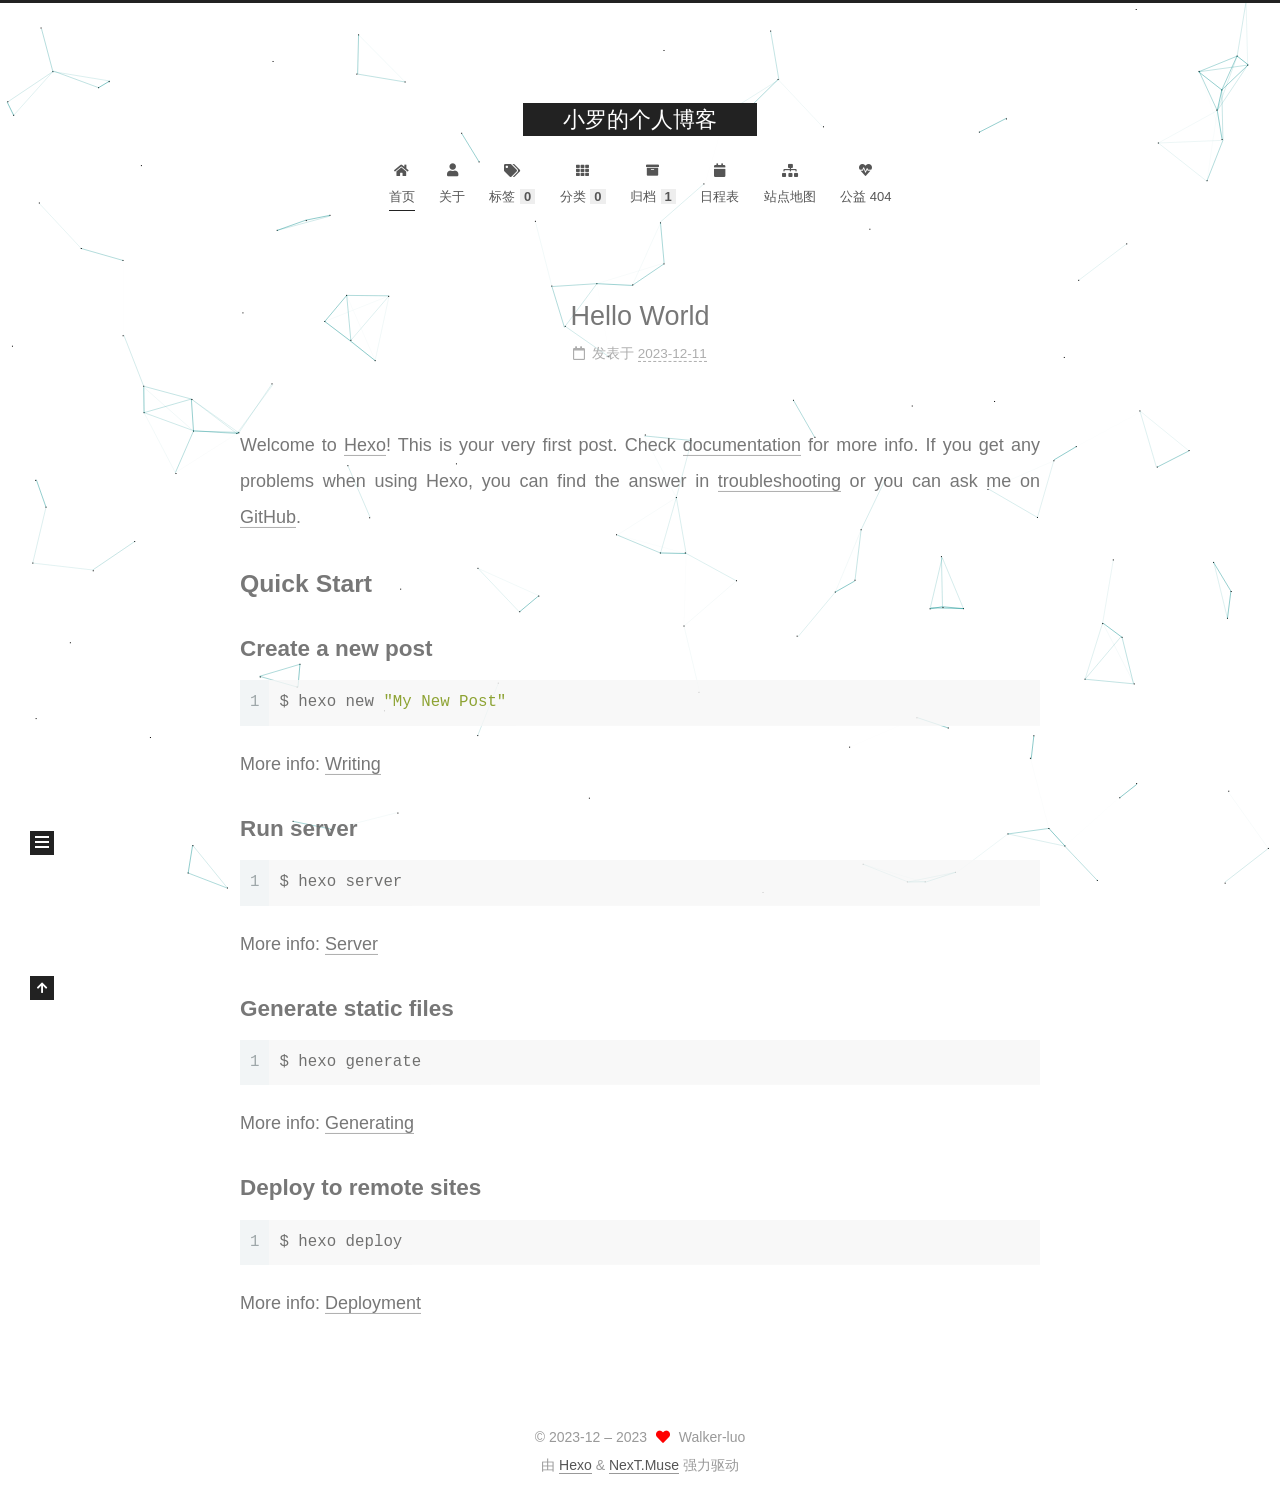
==== index.html @ 075cf0d6 "Site updated: 2023-12-13 11:31:26" ====
<!DOCTYPE html>
<html lang="zh-CN">
<head>
  <meta charset="UTF-8">
<meta name="viewport" content="width=device-width, initial-scale=1, maximum-scale=2">
<meta name="theme-color" content="#222">
<meta name="generator" content="Hexo 7.0.0">
  <link rel="apple-touch-icon" sizes="180x180" href="/images/apple-touch-icon-next.png">
  <link rel="icon" type="image/png" sizes="32x32" href="/images/favicon-32x32-next.png">
  <link rel="icon" type="image/png" sizes="16x16" href="/images/favicon-16x16-next.png">
  <link rel="mask-icon" href="/images/logo.svg" color="#222">

<link rel="stylesheet" href="/css/main.css">


<link rel="stylesheet" href="/lib/font-awesome/css/all.min.css">

<script id="hexo-configurations">
    var NexT = window.NexT || {};
    var CONFIG = {"hostname":"example.com","root":"/","scheme":"Muse","version":"7.8.0","exturl":false,"sidebar":{"position":"left","display":"post","padding":18,"offset":12,"onmobile":false},"copycode":{"enable":false,"show_result":false,"style":null},"back2top":{"enable":true,"sidebar":false,"scrollpercent":false},"bookmark":{"enable":false,"color":"#222","save":"auto"},"fancybox":false,"mediumzoom":false,"lazyload":false,"pangu":false,"comments":{"style":"tabs","active":null,"storage":true,"lazyload":false,"nav":null},"algolia":{"hits":{"per_page":10},"labels":{"input_placeholder":"Search for Posts","hits_empty":"We didn't find any results for the search: ${query}","hits_stats":"${hits} results found in ${time} ms"}},"localsearch":{"enable":false,"trigger":"auto","top_n_per_article":1,"unescape":false,"preload":false},"motion":{"enable":true,"async":false,"transition":{"post_block":"fadeIn","post_header":"slideDownIn","post_body":"slideDownIn","coll_header":"slideLeftIn","sidebar":"slideUpIn"}}};
  </script>

  <meta property="og:type" content="website">
<meta property="og:title" content="小罗的个人博客">
<meta property="og:url" content="http://example.com/index.html">
<meta property="og:site_name" content="小罗的个人博客">
<meta property="og:locale" content="zh_CN">
<meta property="article:author" content="Walker-luo">
<meta name="twitter:card" content="summary">

<link rel="canonical" href="http://example.com/">


<script id="page-configurations">
  // https://hexo.io/docs/variables.html
  CONFIG.page = {
    sidebar: "",
    isHome : true,
    isPost : false,
    lang   : 'zh-CN'
  };
</script>

  <title>小罗的个人博客</title>
  






  <noscript>
  <style>
  .use-motion .brand,
  .use-motion .menu-item,
  .sidebar-inner,
  .use-motion .post-block,
  .use-motion .pagination,
  .use-motion .comments,
  .use-motion .post-header,
  .use-motion .post-body,
  .use-motion .collection-header { opacity: initial; }

  .use-motion .site-title,
  .use-motion .site-subtitle {
    opacity: initial;
    top: initial;
  }

  .use-motion .logo-line-before i { left: initial; }
  .use-motion .logo-line-after i { right: initial; }
  </style>
</noscript>

</head>

<body itemscope itemtype="http://schema.org/WebPage">
  <div class="container use-motion">
    <div class="headband"></div>

    <header class="header" itemscope itemtype="http://schema.org/WPHeader">
      <div class="header-inner"><div class="site-brand-container">
  <div class="site-nav-toggle">
    <div class="toggle" aria-label="切换导航栏">
      <span class="toggle-line toggle-line-first"></span>
      <span class="toggle-line toggle-line-middle"></span>
      <span class="toggle-line toggle-line-last"></span>
    </div>
  </div>

  <div class="site-meta">

    <a href="/" class="brand" rel="start">
      <span class="logo-line-before"><i></i></span>
      <h1 class="site-title">小罗的个人博客</h1>
      <span class="logo-line-after"><i></i></span>
    </a>
  </div>

  <div class="site-nav-right">
    <div class="toggle popup-trigger">
    </div>
  </div>
</div>




<nav class="site-nav">
  <ul id="menu" class="main-menu menu">
        <li class="menu-item menu-item-home">

    <a href="/" rel="section"><i class="fa fa-home fa-fw"></i>首页</a>

  </li>
        <li class="menu-item menu-item-about">

    <a href="/about/" rel="section"><i class="fa fa-user fa-fw"></i>关于</a>

  </li>
        <li class="menu-item menu-item-tags">

    <a href="/tags/" rel="section"><i class="fa fa-tags fa-fw"></i>标签<span class="badge">0</span></a>

  </li>
        <li class="menu-item menu-item-categories">

    <a href="/categories/" rel="section"><i class="fa fa-th fa-fw"></i>分类<span class="badge">0</span></a>

  </li>
        <li class="menu-item menu-item-archives">

    <a href="/archives/" rel="section"><i class="fa fa-archive fa-fw"></i>归档<span class="badge">1</span></a>

  </li>
        <li class="menu-item menu-item-schedule">

    <a href="/schedule/" rel="section"><i class="fa fa-calendar fa-fw"></i>日程表</a>

  </li>
        <li class="menu-item menu-item-sitemap">

    <a href="/sitemap.xml" rel="section"><i class="fa fa-sitemap fa-fw"></i>站点地图</a>

  </li>
        <li class="menu-item menu-item-commonweal">

    <a href="/404/" rel="section"><i class="fa fa-heartbeat fa-fw"></i>公益 404</a>

  </li>
  </ul>
</nav>




</div>
    </header>

    
  <div class="back-to-top">
    <i class="fa fa-arrow-up"></i>
    <span>0%</span>
  </div>


    <main class="main">
      <div class="main-inner">
        <div class="content-wrap">
          

          <div class="content index posts-expand">
            
      
  
  
  <article itemscope itemtype="http://schema.org/Article" class="post-block" lang="zh-CN">
    <link itemprop="mainEntityOfPage" href="http://example.com/2023/12/11/hello-world/">

    <span hidden itemprop="author" itemscope itemtype="http://schema.org/Person">
      <meta itemprop="image" content="/images/head.jpg">
      <meta itemprop="name" content="Walker-luo">
      <meta itemprop="description" content="">
    </span>

    <span hidden itemprop="publisher" itemscope itemtype="http://schema.org/Organization">
      <meta itemprop="name" content="小罗的个人博客">
    </span>
      <header class="post-header">
        <h2 class="post-title" itemprop="name headline">
          
            <a href="/2023/12/11/hello-world/" class="post-title-link" itemprop="url">Hello World</a>
        </h2>

        <div class="post-meta">
            <span class="post-meta-item">
              <span class="post-meta-item-icon">
                <i class="far fa-calendar"></i>
              </span>
              <span class="post-meta-item-text">发表于</span>

              <time title="创建时间：2023-12-11 13:29:44" itemprop="dateCreated datePublished" datetime="2023-12-11T13:29:44+08:00">2023-12-11</time>
            </span>

          

        </div>
      </header>

    
    
    
    <div class="post-body" itemprop="articleBody">

      
          <p>Welcome to <a target="_blank" rel="noopener" href="https://hexo.io/">Hexo</a>! This is your very first post. Check <a target="_blank" rel="noopener" href="https://hexo.io/docs/">documentation</a> for more info. If you get any problems when using Hexo, you can find the answer in <a target="_blank" rel="noopener" href="https://hexo.io/docs/troubleshooting.html">troubleshooting</a> or you can ask me on <a target="_blank" rel="noopener" href="https://github.com/hexojs/hexo/issues">GitHub</a>.</p>
<h2 id="Quick-Start"><a href="#Quick-Start" class="headerlink" title="Quick Start"></a>Quick Start</h2><h3 id="Create-a-new-post"><a href="#Create-a-new-post" class="headerlink" title="Create a new post"></a>Create a new post</h3><figure class="highlight bash"><table><tr><td class="gutter"><pre><span class="line">1</span><br></pre></td><td class="code"><pre><span class="line">$ hexo new <span class="string">&quot;My New Post&quot;</span></span><br></pre></td></tr></table></figure>

<p>More info: <a target="_blank" rel="noopener" href="https://hexo.io/docs/writing.html">Writing</a></p>
<h3 id="Run-server"><a href="#Run-server" class="headerlink" title="Run server"></a>Run server</h3><figure class="highlight bash"><table><tr><td class="gutter"><pre><span class="line">1</span><br></pre></td><td class="code"><pre><span class="line">$ hexo server</span><br></pre></td></tr></table></figure>

<p>More info: <a target="_blank" rel="noopener" href="https://hexo.io/docs/server.html">Server</a></p>
<h3 id="Generate-static-files"><a href="#Generate-static-files" class="headerlink" title="Generate static files"></a>Generate static files</h3><figure class="highlight bash"><table><tr><td class="gutter"><pre><span class="line">1</span><br></pre></td><td class="code"><pre><span class="line">$ hexo generate</span><br></pre></td></tr></table></figure>

<p>More info: <a target="_blank" rel="noopener" href="https://hexo.io/docs/generating.html">Generating</a></p>
<h3 id="Deploy-to-remote-sites"><a href="#Deploy-to-remote-sites" class="headerlink" title="Deploy to remote sites"></a>Deploy to remote sites</h3><figure class="highlight bash"><table><tr><td class="gutter"><pre><span class="line">1</span><br></pre></td><td class="code"><pre><span class="line">$ hexo deploy</span><br></pre></td></tr></table></figure>

<p>More info: <a target="_blank" rel="noopener" href="https://hexo.io/docs/one-command-deployment.html">Deployment</a></p>

      
    </div>

    
    
    
      <footer class="post-footer">
        <div class="post-eof"></div>
      </footer>
  </article>
  
  
  


  



          </div>
          

<script>
  window.addEventListener('tabs:register', () => {
    let { activeClass } = CONFIG.comments;
    if (CONFIG.comments.storage) {
      activeClass = localStorage.getItem('comments_active') || activeClass;
    }
    if (activeClass) {
      let activeTab = document.querySelector(`a[href="#comment-${activeClass}"]`);
      if (activeTab) {
        activeTab.click();
      }
    }
  });
  if (CONFIG.comments.storage) {
    window.addEventListener('tabs:click', event => {
      if (!event.target.matches('.tabs-comment .tab-content .tab-pane')) return;
      let commentClass = event.target.classList[1];
      localStorage.setItem('comments_active', commentClass);
    });
  }
</script>

        </div>
          
  
  <div class="toggle sidebar-toggle">
    <span class="toggle-line toggle-line-first"></span>
    <span class="toggle-line toggle-line-middle"></span>
    <span class="toggle-line toggle-line-last"></span>
  </div>

  <aside class="sidebar">
    <div class="sidebar-inner">

      <ul class="sidebar-nav motion-element">
        <li class="sidebar-nav-toc">
          文章目录
        </li>
        <li class="sidebar-nav-overview">
          站点概览
        </li>
      </ul>

      <!--noindex-->
      <div class="post-toc-wrap sidebar-panel">
      </div>
      <!--/noindex-->

      <div class="site-overview-wrap sidebar-panel">
        <div class="site-author motion-element" itemprop="author" itemscope itemtype="http://schema.org/Person">
    <img class="site-author-image" itemprop="image" alt="Walker-luo"
      src="/images/head.jpg">
  <p class="site-author-name" itemprop="name">Walker-luo</p>
  <div class="site-description" itemprop="description"></div>
</div>
<div class="site-state-wrap motion-element">
  <nav class="site-state">
      <div class="site-state-item site-state-posts">
          <a href="/archives/">
        
          <span class="site-state-item-count">1</span>
          <span class="site-state-item-name">日志</span>
        </a>
      </div>
  </nav>
</div>



      </div>

    </div>
  </aside>
  <div id="sidebar-dimmer"></div>


      </div>
    </main>

    <footer class="footer">
      <div class="footer-inner">
        

        

<div class="copyright">
  
  &copy; 2023-12 – 
  <span itemprop="copyrightYear">2023</span>
  <span class="with-love">
    <i class="fa fa-heart"></i>
  </span>
  <span class="author" itemprop="copyrightHolder">Walker-luo</span>
</div>
  <div class="powered-by">由 <a href="https://hexo.io/" class="theme-link" rel="noopener" target="_blank">Hexo</a> & <a href="https://muse.theme-next.org/" class="theme-link" rel="noopener" target="_blank">NexT.Muse</a> 强力驱动
  </div>

        








      </div>
    </footer>
  </div>

  
  
  <script color='0,139,139' opacity='1' zIndex='-1' count='150' src="/lib/canvas-nest/canvas-nest.min.js"></script>
  <script src="/lib/anime.min.js"></script>
  <script src="/lib/velocity/velocity.min.js"></script>
  <script src="/lib/velocity/velocity.ui.min.js"></script>

<script src="/js/utils.js"></script>

<script src="/js/motion.js"></script>


<script src="/js/schemes/muse.js"></script>


<script src="/js/next-boot.js"></script>


  <script defer src="/lib/three/three.min.js"></script>


  















  

  

</body>
</html>
---- css/main.css ----
:root {
  --body-bg-color: #fff;
  --content-bg-color: #fff;
  --card-bg-color: #f5f5f5;
  --text-color: #555;
  --blockquote-color: #666;
  --link-color: #555;
  --link-hover-color: #222;
  --brand-color: #fff;
  --brand-hover-color: #fff;
  --table-row-odd-bg-color: #f9f9f9;
  --table-row-hover-bg-color: #f5f5f5;
  --menu-item-bg-color: #f5f5f5;
  --btn-default-bg: #222;
  --btn-default-color: #fff;
  --btn-default-border-color: #222;
  --btn-default-hover-bg: #fff;
  --btn-default-hover-color: #222;
  --btn-default-hover-border-color: #222;
}
html {
  line-height: 1.15; /* 1 */
  -webkit-text-size-adjust: 100%; /* 2 */
}
body {
  margin: 0;
}
main {
  display: block;
}
h1 {
  font-size: 2em;
  margin: 0.67em 0;
}
hr {
  box-sizing: content-box; /* 1 */
  height: 0; /* 1 */
  overflow: visible; /* 2 */
}
pre {
  font-family: monospace, monospace; /* 1 */
  font-size: 1em; /* 2 */
}
a {
  background: transparent;
}
abbr[title] {
  border-bottom: none; /* 1 */
  text-decoration: underline; /* 2 */
  text-decoration: underline dotted; /* 2 */
}
b,
strong {
  font-weight: bolder;
}
code,
kbd,
samp {
  font-family: monospace, monospace; /* 1 */
  font-size: 1em; /* 2 */
}
small {
  font-size: 80%;
}
sub,
sup {
  font-size: 75%;
  line-height: 0;
  position: relative;
  vertical-align: baseline;
}
sub {
  bottom: -0.25em;
}
sup {
  top: -0.5em;
}
img {
  border-style: none;
}
button,
input,
optgroup,
select,
textarea {
  font-family: inherit; /* 1 */
  font-size: 100%; /* 1 */
  line-height: 1.15; /* 1 */
  margin: 0; /* 2 */
}
button,
input {
/* 1 */
  overflow: visible;
}
button,
select {
/* 1 */
  text-transform: none;
}
button,
[type='button'],
[type='reset'],
[type='submit'] {
  -webkit-appearance: button;
}
button::-moz-focus-inner,
[type='button']::-moz-focus-inner,
[type='reset']::-moz-focus-inner,
[type='submit']::-moz-focus-inner {
  border-style: none;
  padding: 0;
}
button:-moz-focusring,
[type='button']:-moz-focusring,
[type='reset']:-moz-focusring,
[type='submit']:-moz-focusring {
  outline: 1px dotted ButtonText;
}
fieldset {
  padding: 0.35em 0.75em 0.625em;
}
legend {
  box-sizing: border-box; /* 1 */
  color: inherit; /* 2 */
  display: table; /* 1 */
  max-width: 100%; /* 1 */
  padding: 0; /* 3 */
  white-space: normal; /* 1 */
}
progress {
  vertical-align: baseline;
}
textarea {
  overflow: auto;
}
[type='checkbox'],
[type='radio'] {
  box-sizing: border-box; /* 1 */
  padding: 0; /* 2 */
}
[type='number']::-webkit-inner-spin-button,
[type='number']::-webkit-outer-spin-button {
  height: auto;
}
[type='search'] {
  outline-offset: -2px; /* 2 */
  -webkit-appearance: textfield; /* 1 */
}
[type='search']::-webkit-search-decoration {
  -webkit-appearance: none;
}
::-webkit-file-upload-button {
  font: inherit; /* 2 */
  -webkit-appearance: button; /* 1 */
}
details {
  display: block;
}
summary {
  display: list-item;
}
template {
  display: none;
}
[hidden] {
  display: none;
}
::selection {
  background: #262a30;
  color: #eee;
}
html,
body {
  height: 100%;
}
body {
  background: var(--body-bg-color);
  color: var(--text-color);
  font-family: 'Lato', "PingFang SC", "Microsoft YaHei", sans-serif;
  font-size: 1em;
  line-height: 2;
}
@media (max-width: 991px) {
  body {
    padding-left: 0 !important;
    padding-right: 0 !important;
  }
}
h1,
h2,
h3,
h4,
h5,
h6 {
  font-family: 'Lato', "PingFang SC", "Microsoft YaHei", sans-serif;
  font-weight: bold;
  line-height: 1.5;
  margin: 20px 0 15px;
}
h1 {
  font-size: 1.5em;
}
h2 {
  font-size: 1.375em;
}
h3 {
  font-size: 1.25em;
}
h4 {
  font-size: 1.125em;
}
h5 {
  font-size: 1em;
}
h6 {
  font-size: 0.875em;
}
p {
  margin: 0 0 20px 0;
}
a,
span.exturl {
  border-bottom: 1px solid #999;
  color: var(--link-color);
  outline: 0;
  text-decoration: none;
  overflow-wrap: break-word;
  word-wrap: break-word;
  cursor: pointer;
}
a:hover,
span.exturl:hover {
  border-bottom-color: var(--link-hover-color);
  color: var(--link-hover-color);
}
iframe,
img,
video {
  display: block;
  margin-left: auto;
  margin-right: auto;
  max-width: 100%;
}
hr {
  background-image: repeating-linear-gradient(-45deg, #ddd, #ddd 4px, transparent 4px, transparent 8px);
  border: 0;
  height: 3px;
  margin: 40px 0;
}
blockquote {
  border-left: 4px solid #ddd;
  color: var(--blockquote-color);
  margin: 0;
  padding: 0 15px;
}
blockquote cite::before {
  content: '-';
  padding: 0 5px;
}
dt {
  font-weight: bold;
}
dd {
  margin: 0;
  padding: 0;
}
kbd {
  background-color: #f5f5f5;
  background-image: linear-gradient(#eee, #fff, #eee);
  border: 1px solid #ccc;
  border-radius: 0.2em;
  box-shadow: 0.1em 0.1em 0.2em rgba(0,0,0,0.1);
  color: #555;
  font-family: inherit;
  padding: 0.1em 0.3em;
  white-space: nowrap;
}
.table-container {
  overflow: auto;
}
table {
  border-collapse: collapse;
  border-spacing: 0;
  font-size: 0.875em;
  margin: 0 0 20px 0;
  width: 100%;
}
tbody tr:nth-of-type(odd) {
  background: var(--table-row-odd-bg-color);
}
tbody tr:hover {
  background: var(--table-row-hover-bg-color);
}
caption,
th,
td {
  font-weight: normal;
  padding: 8px;
  vertical-align: middle;
}
th,
td {
  border: 1px solid #ddd;
  border-bottom: 3px solid #ddd;
}
th {
  font-weight: 700;
  padding-bottom: 10px;
}
td {
  border-bottom-width: 1px;
}
.btn {
  background: var(--btn-default-bg);
  border: 2px solid var(--btn-default-border-color);
  border-radius: 0;
  color: var(--btn-default-color);
  display: inline-block;
  font-size: 0.875em;
  line-height: 2;
  padding: 0 20px;
  text-decoration: none;
  transition-property: background-color;
  transition-delay: 0s;
  transition-duration: 0.2s;
  transition-timing-function: ease-in-out;
}
.btn:hover {
  background: var(--btn-default-hover-bg);
  border-color: var(--btn-default-hover-border-color);
  color: var(--btn-default-hover-color);
}
.btn + .btn {
  margin: 0 0 8px 8px;
}
.btn .fa-fw {
  text-align: left;
  width: 1.285714285714286em;
}
.toggle {
  line-height: 0;
}
.toggle .toggle-line {
  background: #fff;
  display: inline-block;
  height: 2px;
  left: 0;
  position: relative;
  top: 0;
  transition: all 0.4s;
  vertical-align: top;
  width: 100%;
}
.toggle .toggle-line:not(:first-child) {
  margin-top: 3px;
}
.toggle.toggle-arrow .toggle-line-first {
  left: 50%;
  top: 2px;
  transform: rotate(45deg);
  width: 50%;
}
.toggle.toggle-arrow .toggle-line-middle {
  left: 2px;
  width: 90%;
}
.toggle.toggle-arrow .toggle-line-last {
  left: 50%;
  top: -2px;
  transform: rotate(-45deg);
  width: 50%;
}
.toggle.toggle-close .toggle-line-first {
  transform: rotate(-45deg);
  top: 5px;
}
.toggle.toggle-close .toggle-line-middle {
  opacity: 0;
}
.toggle.toggle-close .toggle-line-last {
  transform: rotate(45deg);
  top: -5px;
}
.highlight,
pre {
  background: #f7f7f7;
  color: #4d4d4c;
  line-height: 1.6;
  margin: 0 auto 20px;
}
pre,
code {
  font-family: consolas, Menlo, monospace, "PingFang SC", "Microsoft YaHei";
}
code {
  background: #eee;
  border-radius: 3px;
  color: #555;
  padding: 2px 4px;
  overflow-wrap: break-word;
  word-wrap: break-word;
}
.highlight *::selection {
  background: #d6d6d6;
}
.highlight pre {
  border: 0;
  margin: 0;
  padding: 10px 0;
}
.highlight table {
  border: 0;
  margin: 0;
  width: auto;
}
.highlight td {
  border: 0;
  padding: 0;
}
.highlight figcaption {
  background: #eff2f3;
  color: #4d4d4c;
  display: flex;
  font-size: 0.875em;
  justify-content: space-between;
  line-height: 1.2;
  padding: 0.5em;
}
.highlight figcaption a {
  color: #4d4d4c;
}
.highlight figcaption a:hover {
  border-bottom-color: #4d4d4c;
}
.highlight .gutter {
  -moz-user-select: none;
  -ms-user-select: none;
  -webkit-user-select: none;
  user-select: none;
}
.highlight .gutter pre {
  background: #eff2f3;
  color: #869194;
  padding-left: 10px;
  padding-right: 10px;
  text-align: right;
}
.highlight .code pre {
  background: #f7f7f7;
  padding-left: 10px;
  width: 100%;
}
.gist table {
  width: auto;
}
.gist table td {
  border: 0;
}
pre {
  overflow: auto;
  padding: 10px;
}
pre code {
  background: none;
  color: #4d4d4c;
  font-size: 0.875em;
  padding: 0;
  text-shadow: none;
}
pre .deletion {
  background: #fdd;
}
pre .addition {
  background: #dfd;
}
pre .meta {
  color: #eab700;
  -moz-user-select: none;
  -ms-user-select: none;
  -webkit-user-select: none;
  user-select: none;
}
pre .comment {
  color: #8e908c;
}
pre .variable,
pre .attribute,
pre .tag,
pre .name,
pre .regexp,
pre .ruby .constant,
pre .xml .tag .title,
pre .xml .pi,
pre .xml .doctype,
pre .html .doctype,
pre .css .id,
pre .css .class,
pre .css .pseudo {
  color: #c82829;
}
pre .number,
pre .preprocessor,
pre .built_in,
pre .builtin-name,
pre .literal,
pre .params,
pre .constant,
pre .command {
  color: #f5871f;
}
pre .ruby .class .title,
pre .css .rules .attribute,
pre .string,
pre .symbol,
pre .value,
pre .inheritance,
pre .header,
pre .ruby .symbol,
pre .xml .cdata,
pre .special,
pre .formula {
  color: #718c00;
}
pre .title,
pre .css .hexcolor {
  color: #3e999f;
}
pre .function,
pre .python .decorator,
pre .python .title,
pre .ruby .function .title,
pre .ruby .title .keyword,
pre .perl .sub,
pre .javascript .title,
pre .coffeescript .title {
  color: #4271ae;
}
pre .keyword,
pre .javascript .function {
  color: #8959a8;
}
.blockquote-center {
  border-left: none;
  margin: 40px 0;
  padding: 0;
  position: relative;
  text-align: center;
}
.blockquote-center .fa {
  display: block;
  opacity: 0.6;
  position: absolute;
  width: 100%;
}
.blockquote-center .fa-quote-left {
  border-top: 1px solid #ccc;
  text-align: left;
  top: -20px;
}
.blockquote-center .fa-quote-right {
  border-bottom: 1px solid #ccc;
  text-align: right;
  bottom: -20px;
}
.blockquote-center p,
.blockquote-center div {
  text-align: center;
}
.post-body .group-picture img {
  margin: 0 auto;
  padding: 0 3px;
}
.group-picture-row {
  margin-bottom: 6px;
  overflow: hidden;
}
.group-picture-column {
  float: left;
  margin-bottom: 10px;
}
.post-body .label {
  color: #555;
  display: inline;
  padding: 0 2px;
}
.post-body .label.default {
  background: #f0f0f0;
}
.post-body .label.primary {
  background: #efe6f7;
}
.post-body .label.info {
  background: #e5f2f8;
}
.post-body .label.success {
  background: #e7f4e9;
}
.post-body .label.warning {
  background: #fcf6e1;
}
.post-body .label.danger {
  background: #fae8eb;
}
.post-body .tabs {
  margin-bottom: 20px;
}
.post-body .tabs,
.tabs-comment {
  display: block;
  padding-top: 10px;
  position: relative;
}
.post-body .tabs ul.nav-tabs,
.tabs-comment ul.nav-tabs {
  display: flex;
  flex-wrap: wrap;
  margin: 0;
  margin-bottom: -1px;
  padding: 0;
}
@media (max-width: 413px) {
  .post-body .tabs ul.nav-tabs,
  .tabs-comment ul.nav-tabs {
    display: block;
    margin-bottom: 5px;
  }
}
.post-body .tabs ul.nav-tabs li.tab,
.tabs-comment ul.nav-tabs li.tab {
  border-bottom: 1px solid #ddd;
  border-left: 1px solid transparent;
  border-right: 1px solid transparent;
  border-top: 3px solid transparent;
  flex-grow: 1;
  list-style-type: none;
  border-radius: 0 0 0 0;
}
@media (max-width: 413px) {
  .post-body .tabs ul.nav-tabs li.tab,
  .tabs-comment ul.nav-tabs li.tab {
    border-bottom: 1px solid transparent;
    border-left: 3px solid transparent;
    border-right: 1px solid transparent;
    border-top: 1px solid transparent;
  }
}
@media (max-width: 413px) {
  .post-body .tabs ul.nav-tabs li.tab,
  .tabs-comment ul.nav-tabs li.tab {
    border-radius: 0;
  }
}
.post-body .tabs ul.nav-tabs li.tab a,
.tabs-comment ul.nav-tabs li.tab a {
  border-bottom: initial;
  display: block;
  line-height: 1.8;
  outline: 0;
  padding: 0.25em 0.75em;
  text-align: center;
  transition-delay: 0s;
  transition-duration: 0.2s;
  transition-timing-function: ease-out;
}
.post-body .tabs ul.nav-tabs li.tab a i,
.tabs-comment ul.nav-tabs li.tab a i {
  width: 1.285714285714286em;
}
.post-body .tabs ul.nav-tabs li.tab.active,
.tabs-comment ul.nav-tabs li.tab.active {
  border-bottom: 1px solid transparent;
  border-left: 1px solid #ddd;
  border-right: 1px solid #ddd;
  border-top: 3px solid #fc6423;
}
@media (max-width: 413px) {
  .post-body .tabs ul.nav-tabs li.tab.active,
  .tabs-comment ul.nav-tabs li.tab.active {
    border-bottom: 1px solid #ddd;
    border-left: 3px solid #fc6423;
    border-right: 1px solid #ddd;
    border-top: 1px solid #ddd;
  }
}
.post-body .tabs ul.nav-tabs li.tab.active a,
.tabs-comment ul.nav-tabs li.tab.active a {
  color: var(--link-color);
  cursor: default;
}
.post-body .tabs .tab-content .tab-pane,
.tabs-comment .tab-content .tab-pane {
  border: 1px solid #ddd;
  border-top: 0;
  padding: 20px 20px 0 20px;
  border-radius: 0;
}
.post-body .tabs .tab-content .tab-pane:not(.active),
.tabs-comment .tab-content .tab-pane:not(.active) {
  display: none;
}
.post-body .tabs .tab-content .tab-pane.active,
.tabs-comment .tab-content .tab-pane.active {
  display: block;
}
.post-body .tabs .tab-content .tab-pane.active:nth-of-type(1),
.tabs-comment .tab-content .tab-pane.active:nth-of-type(1) {
  border-radius: 0 0 0 0;
}
@media (max-width: 413px) {
  .post-body .tabs .tab-content .tab-pane.active:nth-of-type(1),
  .tabs-comment .tab-content .tab-pane.active:nth-of-type(1) {
    border-radius: 0;
  }
}
.post-body .note {
  border-radius: 3px;
  margin-bottom: 20px;
  padding: 1em;
  position: relative;
  border: 1px solid #eee;
  border-left-width: 5px;
}
.post-body .note h2,
.post-body .note h3,
.post-body .note h4,
.post-body .note h5,
.post-body .note h6 {
  margin-top: 0;
  border-bottom: initial;
  margin-bottom: 0;
  padding-top: 0;
}
.post-body .note p:first-child,
.post-body .note ul:first-child,
.post-body .note ol:first-child,
.post-body .note table:first-child,
.post-body .note pre:first-child,
.post-body .note blockquote:first-child,
.post-body .note img:first-child {
  margin-top: 0;
}
.post-body .note p:last-child,
.post-body .note ul:last-child,
.post-body .note ol:last-child,
.post-body .note table:last-child,
.post-body .note pre:last-child,
.post-body .note blockquote:last-child,
.post-body .note img:last-child {
  margin-bottom: 0;
}
.post-body .note.default {
  border-left-color: #777;
}
.post-body .note.default h2,
.post-body .note.default h3,
.post-body .note.default h4,
.post-body .note.default h5,
.post-body .note.default h6 {
  color: #777;
}
.post-body .note.primary {
  border-left-color: #6f42c1;
}
.post-body .note.primary h2,
.post-body .note.primary h3,
.post-body .note.primary h4,
.post-body .note.primary h5,
.post-body .note.primary h6 {
  color: #6f42c1;
}
.post-body .note.info {
  border-left-color: #428bca;
}
.post-body .note.info h2,
.post-body .note.info h3,
.post-body .note.info h4,
.post-body .note.info h5,
.post-body .note.info h6 {
  color: #428bca;
}
.post-body .note.success {
  border-left-color: #5cb85c;
}
.post-body .note.success h2,
.post-body .note.success h3,
.post-body .note.success h4,
.post-body .note.success h5,
.post-body .note.success h6 {
  color: #5cb85c;
}
.post-body .note.warning {
  border-left-color: #f0ad4e;
}
.post-body .note.warning h2,
.post-body .note.warning h3,
.post-body .note.warning h4,
.post-body .note.warning h5,
.post-body .note.warning h6 {
  color: #f0ad4e;
}
.post-body .note.danger {
  border-left-color: #d9534f;
}
.post-body .note.danger h2,
.post-body .note.danger h3,
.post-body .note.danger h4,
.post-body .note.danger h5,
.post-body .note.danger h6 {
  color: #d9534f;
}
.pagination .prev,
.pagination .next,
.pagination .page-number,
.pagination .space {
  display: inline-block;
  margin: 0 10px;
  padding: 0 11px;
  position: relative;
  top: -1px;
}
@media (max-width: 767px) {
  .pagination .prev,
  .pagination .next,
  .pagination .page-number,
  .pagination .space {
    margin: 0 5px;
  }
}
.pagination {
  border-top: 1px solid #eee;
  margin: 120px 0 0;
  text-align: center;
}
.pagination .prev,
.pagination .next,
.pagination .page-number {
  border-bottom: 0;
  border-top: 1px solid #eee;
  transition-property: border-color;
  transition-delay: 0s;
  transition-duration: 0.2s;
  transition-timing-function: ease-in-out;
}
.pagination .prev:hover,
.pagination .next:hover,
.pagination .page-number:hover {
  border-top-color: #222;
}
.pagination .space {
  margin: 0;
  padding: 0;
}
.pagination .prev {
  margin-left: 0;
}
.pagination .next {
  margin-right: 0;
}
.pagination .page-number.current {
  background: #ccc;
  border-top-color: #ccc;
  color: #fff;
}
@media (max-width: 767px) {
  .pagination {
    border-top: none;
  }
  .pagination .prev,
  .pagination .next,
  .pagination .page-number {
    border-bottom: 1px solid #eee;
    border-top: 0;
    margin-bottom: 10px;
    padding: 0 10px;
  }
  .pagination .prev:hover,
  .pagination .next:hover,
  .pagination .page-number:hover {
    border-bottom-color: #222;
  }
}
.comments {
  margin-top: 60px;
  overflow: hidden;
}
.comment-button-group {
  display: flex;
  flex-wrap: wrap-reverse;
  justify-content: center;
  margin: 1em 0;
}
.comment-button-group .comment-button {
  margin: 0.1em 0.2em;
}
.comment-button-group .comment-button.active {
  background: var(--btn-default-hover-bg);
  border-color: var(--btn-default-hover-border-color);
  color: var(--btn-default-hover-color);
}
.comment-position {
  display: none;
}
.comment-position.active {
  display: block;
}
.tabs-comment {
  background: var(--content-bg-color);
  margin-top: 4em;
  padding-top: 0;
}
.tabs-comment .comments {
  border: 0;
  box-shadow: none;
  margin-top: 0;
  padding-top: 0;
}
.container {
  min-height: 100%;
  position: relative;
}
.main-inner {
  margin: 0 auto;
  width: 700px;
}
@media (min-width: 1200px) {
  .main-inner {
    width: 800px;
  }
}
@media (min-width: 1600px) {
  .main-inner {
    width: 900px;
  }
}
@media (max-width: 767px) {
  .content-wrap {
    padding: 0 20px;
  }
}
.header {
  background: transparent;
}
.header-inner {
  margin: 0 auto;
  width: 700px;
}
@media (min-width: 1200px) {
  .header-inner {
    width: 800px;
  }
}
@media (min-width: 1600px) {
  .header-inner {
    width: 900px;
  }
}
.site-brand-container {
  display: flex;
  flex-shrink: 0;
  padding: 0 10px;
}
.headband {
  background: #222;
  height: 3px;
}
.site-meta {
  flex-grow: 1;
  text-align: center;
}
@media (max-width: 767px) {
  .site-meta {
    text-align: center;
  }
}
.brand {
  border-bottom: none;
  color: var(--brand-color);
  display: inline-block;
  line-height: 1.375em;
  padding: 0 40px;
  position: relative;
}
.brand:hover {
  color: var(--brand-hover-color);
}
.site-title {
  font-family: 'Lato', "PingFang SC", "Microsoft YaHei", sans-serif;
  font-size: 1.375em;
  font-weight: normal;
  margin: 0;
}
.site-subtitle {
  color: #999;
  font-size: 0.8125em;
  margin: 10px 0;
}
.use-motion .brand {
  opacity: 0;
}
.use-motion .site-title,
.use-motion .site-subtitle,
.use-motion .custom-logo-image {
  opacity: 0;
  position: relative;
  top: -10px;
}
.site-nav-toggle,
.site-nav-right {
  display: none;
}
@media (max-width: 767px) {
  .site-nav-toggle,
  .site-nav-right {
    display: flex;
    flex-direction: column;
    justify-content: center;
  }
}
.site-nav-toggle .toggle,
.site-nav-right .toggle {
  color: var(--text-color);
  padding: 10px;
  width: 22px;
}
.site-nav-toggle .toggle .toggle-line,
.site-nav-right .toggle .toggle-line {
  background: var(--text-color);
  border-radius: 1px;
}
.site-nav {
  display: block;
}
@media (max-width: 767px) {
  .site-nav {
    clear: both;
    display: none;
  }
}
.site-nav.site-nav-on {
  display: block;
}
.menu {
  margin-top: 20px;
  padding-left: 0;
  text-align: center;
}
.menu-item {
  display: inline-block;
  list-style: none;
  margin: 0 10px;
}
@media (max-width: 767px) {
  .menu-item {
    display: block;
    margin-top: 10px;
  }
  .menu-item.menu-item-search {
    display: none;
  }
}
.menu-item a,
.menu-item span.exturl {
  border-bottom: 0;
  display: block;
  font-size: 0.8125em;
  transition-property: border-color;
  transition-delay: 0s;
  transition-duration: 0.2s;
  transition-timing-function: ease-in-out;
}
@media (hover: none) {
  .menu-item a:hover,
  .menu-item span.exturl:hover {
    border-bottom-color: transparent !important;
  }
}
.menu-item .fa,
.menu-item .fab,
.menu-item .far,
.menu-item .fas {
  margin-right: 8px;
}
.menu-item .badge {
  display: inline-block;
  font-weight: bold;
  line-height: 1;
  margin-left: 0.35em;
  margin-top: 0.35em;
  text-align: center;
  white-space: nowrap;
}
@media (max-width: 767px) {
  .menu-item .badge {
    float: right;
    margin-left: 0;
  }
}
.menu-item-active a,
.menu .menu-item a:hover,
.menu .menu-item span.exturl:hover {
  background: var(--menu-item-bg-color);
}
.use-motion .menu-item {
  opacity: 0;
}
.sidebar {
  background: #222;
  bottom: 0;
  box-shadow: inset 0 2px 6px #000;
  position: fixed;
  top: 0;
}
@media (max-width: 991px) {
  .sidebar {
    display: none;
  }
}
.sidebar-inner {
  color: #999;
  padding: 18px 10px;
  text-align: center;
}
.cc-license {
  margin-top: 10px;
  text-align: center;
}
.cc-license .cc-opacity {
  border-bottom: none;
  opacity: 0.7;
}
.cc-license .cc-opacity:hover {
  opacity: 0.9;
}
.cc-license img {
  display: inline-block;
}
.site-author-image {
  border: 2px solid #333;
  display: block;
  margin: 0 auto;
  max-width: 96px;
  padding: 2px;
  border-radius: 50%;
}
.site-author-name {
  color: #f5f5f5;
  font-weight: normal;
  margin: 5px 0 0;
  text-align: center;
}
.site-description {
  color: #999;
  font-size: 1em;
  margin-top: 5px;
  text-align: center;
}
.links-of-author {
  margin-top: 15px;
}
.links-of-author a,
.links-of-author span.exturl {
  border-bottom-color: #555;
  display: inline-block;
  font-size: 0.8125em;
  margin-bottom: 10px;
  margin-right: 10px;
  vertical-align: middle;
}
.links-of-author a::before,
.links-of-author span.exturl::before {
  background: #664eff;
  border-radius: 50%;
  content: ' ';
  display: inline-block;
  height: 4px;
  margin-right: 3px;
  vertical-align: middle;
  width: 4px;
}
.sidebar-button {
  margin-top: 15px;
}
.sidebar-button a {
  border: 1px solid #fc6423;
  border-radius: 4px;
  color: #fc6423;
  display: inline-block;
  padding: 0 15px;
}
.sidebar-button a .fa,
.sidebar-button a .fab,
.sidebar-button a .far,
.sidebar-button a .fas {
  margin-right: 5px;
}
.sidebar-button a:hover {
  background: #fc6423;
  border: 1px solid #fc6423;
  color: #fff;
}
.sidebar-button a:hover .fa,
.sidebar-button a:hover .fab,
.sidebar-button a:hover .far,
.sidebar-button a:hover .fas {
  color: #fff;
}
.links-of-blogroll {
  font-size: 0.8125em;
  margin-top: 10px;
}
.links-of-blogroll-title {
  font-size: 0.875em;
  font-weight: 600;
  margin-top: 0;
}
.links-of-blogroll-list {
  list-style: none;
  margin: 0;
  padding: 0;
}
#sidebar-dimmer {
  display: none;
}
@media (max-width: 767px) {
  #sidebar-dimmer {
    background: #000;
    display: block;
    height: 100%;
    left: 100%;
    opacity: 0;
    position: fixed;
    top: 0;
    width: 100%;
    z-index: 1100;
  }
  .sidebar-active + #sidebar-dimmer {
    opacity: 0.7;
    transform: translateX(-100%);
    transition: opacity 0.5s;
  }
}
.sidebar-nav {
  margin: 0;
  padding-bottom: 20px;
  padding-left: 0;
}
.sidebar-nav li {
  border-bottom: 1px solid transparent;
  color: #666;
  cursor: pointer;
  display: inline-block;
  font-size: 0.875em;
}
.sidebar-nav li.sidebar-nav-overview {
  margin-left: 10px;
}
.sidebar-nav li:hover {
  color: #f5f5f5;
}
.sidebar-nav .sidebar-nav-active {
  border-bottom-color: #87daff;
  color: #87daff;
}
.sidebar-nav .sidebar-nav-active:hover {
  color: #87daff;
}
.sidebar-panel {
  display: none;
  overflow-x: hidden;
  overflow-y: auto;
}
.sidebar-panel-active {
  display: block;
}
.sidebar-toggle {
  background: #222;
  bottom: 45px;
  cursor: pointer;
  height: 14px;
  left: 30px;
  padding: 5px;
  position: fixed;
  width: 14px;
  z-index: 1300;
}
@media (max-width: 991px) {
  .sidebar-toggle {
    left: 20px;
    opacity: 0.8;
    display: none;
  }
}
.sidebar-toggle:hover .toggle-line {
  background: #87daff;
}
.post-toc {
  font-size: 0.875em;
}
.post-toc ol {
  list-style: none;
  margin: 0;
  padding: 0 2px 5px 10px;
  text-align: left;
}
.post-toc ol > ol {
  padding-left: 0;
}
.post-toc ol a {
  transition-property: all;
  transition-delay: 0s;
  transition-duration: 0.2s;
  transition-timing-function: ease-in-out;
}
.post-toc .nav-item {
  line-height: 1.8;
  overflow: hidden;
  text-overflow: ellipsis;
  white-space: nowrap;
}
.post-toc .nav .nav-child {
  display: none;
}
.post-toc .nav .active > .nav-child {
  display: block;
}
.post-toc .nav .active-current > .nav-child {
  display: block;
}
.post-toc .nav .active-current > .nav-child > .nav-item {
  display: block;
}
.post-toc .nav .active > a {
  border-bottom-color: #87daff;
  color: #87daff;
}
.post-toc .nav .active-current > a {
  color: #87daff;
}
.post-toc .nav .active-current > a:hover {
  color: #87daff;
}
.site-state {
  display: flex;
  justify-content: center;
  line-height: 1.4;
  margin-top: 10px;
  overflow: hidden;
  text-align: center;
  white-space: nowrap;
}
.site-state-item {
  padding: 0 15px;
}
.site-state-item:not(:first-child) {
  border-left: 1px solid #333;
}
.site-state-item a {
  border-bottom: none;
}
.site-state-item-count {
  display: block;
  font-size: 1.25em;
  font-weight: 600;
  text-align: center;
}
.site-state-item-name {
  color: inherit;
  font-size: 0.875em;
}
.footer {
  color: #999;
  font-size: 0.875em;
  padding: 20px 0;
}
.footer.footer-fixed {
  bottom: 0;
  left: 0;
  position: absolute;
  right: 0;
}
.footer-inner {
  box-sizing: border-box;
  margin: 0 auto;
  text-align: center;
  width: 700px;
}
@media (min-width: 1200px) {
  .footer-inner {
    width: 800px;
  }
}
@media (min-width: 1600px) {
  .footer-inner {
    width: 900px;
  }
}
.languages {
  display: inline-block;
  font-size: 1.125em;
  position: relative;
}
.languages .lang-select-label span {
  margin: 0 0.5em;
}
.languages .lang-select {
  height: 100%;
  left: 0;
  opacity: 0;
  position: absolute;
  top: 0;
  width: 100%;
}
.with-love {
  color: #ff0000;
  display: inline-block;
  margin: 0 5px;
}
.powered-by,
.theme-info {
  display: inline-block;
}
@-moz-keyframes iconAnimate {
  0%, 100% {
    transform: scale(1);
  }
  10%, 30% {
    transform: scale(0.9);
  }
  20%, 40%, 60%, 80% {
    transform: scale(1.1);
  }
  50%, 70% {
    transform: scale(1.1);
  }
}
@-webkit-keyframes iconAnimate {
  0%, 100% {
    transform: scale(1);
  }
  10%, 30% {
    transform: scale(0.9);
  }
  20%, 40%, 60%, 80% {
    transform: scale(1.1);
  }
  50%, 70% {
    transform: scale(1.1);
  }
}
@-o-keyframes iconAnimate {
  0%, 100% {
    transform: scale(1);
  }
  10%, 30% {
    transform: scale(0.9);
  }
  20%, 40%, 60%, 80% {
    transform: scale(1.1);
  }
  50%, 70% {
    transform: scale(1.1);
  }
}
@keyframes iconAnimate {
  0%, 100% {
    transform: scale(1);
  }
  10%, 30% {
    transform: scale(0.9);
  }
  20%, 40%, 60%, 80% {
    transform: scale(1.1);
  }
  50%, 70% {
    transform: scale(1.1);
  }
}
.back-to-top {
  font-size: 12px;
  text-align: center;
  transition-delay: 0s;
  transition-duration: 0.2s;
  transition-timing-function: ease-in-out;
}
.back-to-top {
  background: #222;
  bottom: -100px;
  box-sizing: border-box;
  color: #fff;
  cursor: pointer;
  left: 30px;
  opacity: 1;
  padding: 0 6px;
  position: fixed;
  transition-property: bottom;
  z-index: 1300;
  width: 24px;
}
.back-to-top span {
  display: none;
}
.back-to-top:hover {
  color: #87daff;
}
.back-to-top.back-to-top-on {
  bottom: 19px;
}
@media (max-width: 991px) {
  .back-to-top {
    left: 20px;
    opacity: 0.8;
  }
}
.post-body {
  font-family: 'Lato', "PingFang SC", "Microsoft YaHei", sans-serif;
  overflow-wrap: break-word;
  word-wrap: break-word;
}
@media (min-width: 1200px) {
  .post-body {
    font-size: 1.125em;
  }
}
.post-body .exturl .fa {
  font-size: 0.875em;
  margin-left: 4px;
}
.post-body .image-caption,
.post-body .figure .caption {
  color: #999;
  font-size: 0.875em;
  font-weight: bold;
  line-height: 1;
  margin: -20px auto 15px;
  text-align: center;
}
.post-sticky-flag {
  display: inline-block;
  transform: rotate(30deg);
}
.post-button {
  margin-top: 40px;
  text-align: center;
}
.use-motion .post-block,
.use-motion .pagination,
.use-motion .comments {
  opacity: 0;
}
.use-motion .post-header {
  opacity: 0;
}
.use-motion .post-body {
  opacity: 0;
}
.use-motion .collection-header {
  opacity: 0;
}
.posts-collapse {
  margin-left: 35px;
  position: relative;
}
@media (max-width: 767px) {
  .posts-collapse {
    margin-left: 0px;
    margin-right: 0px;
  }
}
.posts-collapse .collection-title {
  font-size: 1.125em;
  position: relative;
}
.posts-collapse .collection-title::before {
  background: #999;
  border: 1px solid #fff;
  border-radius: 50%;
  content: ' ';
  height: 10px;
  left: 0;
  margin-left: -6px;
  margin-top: -4px;
  position: absolute;
  top: 50%;
  width: 10px;
}
.posts-collapse .collection-year {
  font-size: 1.5em;
  font-weight: bold;
  margin: 60px 0;
  position: relative;
}
.posts-collapse .collection-year::before {
  background: #bbb;
  border-radius: 50%;
  content: ' ';
  height: 8px;
  left: 0;
  margin-left: -4px;
  margin-top: -4px;
  position: absolute;
  top: 50%;
  width: 8px;
}
.posts-collapse .collection-header {
  display: block;
  margin: 0 0 0 20px;
}
.posts-collapse .collection-header small {
  color: #bbb;
  margin-left: 5px;
}
.posts-collapse .post-header {
  border-bottom: 1px dashed #ccc;
  margin: 30px 0;
  padding-left: 15px;
  position: relative;
  transition-property: border;
  transition-delay: 0s;
  transition-duration: 0.2s;
  transition-timing-function: ease-in-out;
}
.posts-collapse .post-header::before {
  background: #bbb;
  border: 1px solid #fff;
  border-radius: 50%;
  content: ' ';
  height: 6px;
  left: 0;
  margin-left: -4px;
  position: absolute;
  top: 0.75em;
  transition-property: background;
  width: 6px;
  transition-delay: 0s;
  transition-duration: 0.2s;
  transition-timing-function: ease-in-out;
}
.posts-collapse .post-header:hover {
  border-bottom-color: #666;
}
.posts-collapse .post-header:hover::before {
  background: #222;
}
.posts-collapse .post-meta {
  display: inline;
  font-size: 0.75em;
  margin-right: 10px;
}
.posts-collapse .post-title {
  display: inline;
}
.posts-collapse .post-title a,
.posts-collapse .post-title span.exturl {
  border-bottom: none;
  color: var(--link-color);
}
.posts-collapse .post-title .fa-external-link-alt {
  font-size: 0.875em;
  margin-left: 5px;
}
.posts-collapse::before {
  background: #f5f5f5;
  content: ' ';
  height: 100%;
  left: 0;
  margin-left: -2px;
  position: absolute;
  top: 1.25em;
  width: 4px;
}
.post-eof {
  background: #ccc;
  height: 1px;
  margin: 80px auto 60px;
  text-align: center;
  width: 8%;
}
.post-block:last-of-type .post-eof {
  display: none;
}
.content {
  padding-top: 40px;
}
@media (min-width: 992px) {
  .post-body {
    text-align: justify;
  }
}
@media (max-width: 991px) {
  .post-body {
    text-align: justify;
  }
}
.post-body h1,
.post-body h2,
.post-body h3,
.post-body h4,
.post-body h5,
.post-body h6 {
  padding-top: 10px;
}
.post-body h1 .header-anchor,
.post-body h2 .header-anchor,
.post-body h3 .header-anchor,
.post-body h4 .header-anchor,
.post-body h5 .header-anchor,
.post-body h6 .header-anchor {
  border-bottom-style: none;
  color: #ccc;
  float: right;
  margin-left: 10px;
  visibility: hidden;
}
.post-body h1 .header-anchor:hover,
.post-body h2 .header-anchor:hover,
.post-body h3 .header-anchor:hover,
.post-body h4 .header-anchor:hover,
.post-body h5 .header-anchor:hover,
.post-body h6 .header-anchor:hover {
  color: inherit;
}
.post-body h1:hover .header-anchor,
.post-body h2:hover .header-anchor,
.post-body h3:hover .header-anchor,
.post-body h4:hover .header-anchor,
.post-body h5:hover .header-anchor,
.post-body h6:hover .header-anchor {
  visibility: visible;
}
.post-body iframe,
.post-body img,
.post-body video {
  margin-bottom: 20px;
}
.post-body .video-container {
  height: 0;
  margin-bottom: 20px;
  overflow: hidden;
  padding-top: 75%;
  position: relative;
  width: 100%;
}
.post-body .video-container iframe,
.post-body .video-container object,
.post-body .video-container embed {
  height: 100%;
  left: 0;
  margin: 0;
  position: absolute;
  top: 0;
  width: 100%;
}
.post-gallery {
  align-items: center;
  display: grid;
  grid-gap: 10px;
  grid-template-columns: 1fr 1fr 1fr;
  margin-bottom: 20px;
}
@media (max-width: 767px) {
  .post-gallery {
    grid-template-columns: 1fr 1fr;
  }
}
.post-gallery a {
  border: 0;
}
.post-gallery img {
  margin: 0;
}
.posts-expand .post-header {
  font-size: 1.125em;
}
.posts-expand .post-title {
  font-size: 1.5em;
  font-weight: normal;
  margin: initial;
  text-align: center;
  overflow-wrap: break-word;
  word-wrap: break-word;
}
.posts-expand .post-title-link {
  border-bottom: none;
  color: var(--link-color);
  display: inline-block;
  position: relative;
  vertical-align: top;
}
.posts-expand .post-title-link::before {
  background: var(--link-color);
  bottom: 0;
  content: '';
  height: 2px;
  left: 0;
  position: absolute;
  transform: scaleX(0);
  visibility: hidden;
  width: 100%;
  transition-delay: 0s;
  transition-duration: 0.2s;
  transition-timing-function: ease-in-out;
}
.posts-expand .post-title-link:hover::before {
  transform: scaleX(1);
  visibility: visible;
}
.posts-expand .post-title-link .fa-external-link-alt {
  font-size: 0.875em;
  margin-left: 5px;
}
.posts-expand .post-meta {
  color: #999;
  font-family: 'Lato', "PingFang SC", "Microsoft YaHei", sans-serif;
  font-size: 0.75em;
  margin: 3px 0 60px 0;
  text-align: center;
}
.posts-expand .post-meta .post-description {
  font-size: 0.875em;
  margin-top: 2px;
}
.posts-expand .post-meta time {
  border-bottom: 1px dashed #999;
  cursor: pointer;
}
.post-meta .post-meta-item + .post-meta-item::before {
  content: '|';
  margin: 0 0.5em;
}
.post-meta-divider {
  margin: 0 0.5em;
}
.post-meta-item-icon {
  margin-right: 3px;
}
@media (max-width: 991px) {
  .post-meta-item-icon {
    display: inline-block;
  }
}
@media (max-width: 991px) {
  .post-meta-item-text {
    display: none;
  }
}
.post-nav {
  border-top: 1px solid #eee;
  display: flex;
  justify-content: space-between;
  margin-top: 15px;
  padding: 10px 5px 0;
}
.post-nav-item {
  flex: 1;
}
.post-nav-item a {
  border-bottom: none;
  display: block;
  font-size: 0.875em;
  line-height: 1.6;
  position: relative;
}
.post-nav-item a:active {
  top: 2px;
}
.post-nav-item .fa {
  font-size: 0.75em;
}
.post-nav-item:first-child {
  margin-right: 15px;
}
.post-nav-item:first-child .fa {
  margin-right: 5px;
}
.post-nav-item:last-child {
  margin-left: 15px;
  text-align: right;
}
.post-nav-item:last-child .fa {
  margin-left: 5px;
}
.rtl.post-body p,
.rtl.post-body a,
.rtl.post-body h1,
.rtl.post-body h2,
.rtl.post-body h3,
.rtl.post-body h4,
.rtl.post-body h5,
.rtl.post-body h6,
.rtl.post-body li,
.rtl.post-body ul,
.rtl.post-body ol {
  direction: rtl;
  font-family: UKIJ Ekran;
}
.rtl.post-title {
  font-family: UKIJ Ekran;
}
.post-tags {
  margin-top: 40px;
  text-align: center;
}
.post-tags a {
  display: inline-block;
  font-size: 0.8125em;
}
.post-tags a:not(:last-child) {
  margin-right: 10px;
}
.post-widgets {
  border-top: 1px solid #eee;
  margin-top: 15px;
  text-align: center;
}
.wp_rating {
  height: 20px;
  line-height: 20px;
  margin-top: 10px;
  padding-top: 6px;
  text-align: center;
}
.social-like {
  display: flex;
  font-size: 0.875em;
  justify-content: center;
  text-align: center;
}
.reward-container {
  margin: 20px auto;
  padding: 10px 0;
  text-align: center;
  width: 90%;
}
.reward-container button {
  background: transparent;
  border: 1px solid #fc6423;
  border-radius: 0;
  color: #fc6423;
  cursor: pointer;
  line-height: 2;
  outline: 0;
  padding: 0 15px;
  vertical-align: text-top;
}
.reward-container button:hover {
  background: #fc6423;
  border: 1px solid transparent;
  color: #fa9366;
}
#qr {
  padding-top: 20px;
}
#qr a {
  border: 0;
}
#qr img {
  display: inline-block;
  margin: 0.8em 2em 0 2em;
  max-width: 100%;
  width: 180px;
}
#qr p {
  text-align: center;
}
.category-all-page .category-all-title {
  text-align: center;
}
.category-all-page .category-all {
  margin-top: 20px;
}
.category-all-page .category-list {
  list-style: none;
  margin: 0;
  padding: 0;
}
.category-all-page .category-list-item {
  margin: 5px 10px;
}
.category-all-page .category-list-count {
  color: #bbb;
}
.category-all-page .category-list-count::before {
  content: ' (';
  display: inline;
}
.category-all-page .category-list-count::after {
  content: ') ';
  display: inline;
}
.category-all-page .category-list-child {
  padding-left: 10px;
}
.event-list {
  padding: 0;
}
.event-list hr {
  background: #222;
  margin: 20px 0 45px 0;
}
.event-list hr::after {
  background: #222;
  color: #fff;
  content: 'NOW';
  display: inline-block;
  font-weight: bold;
  padding: 0 5px;
  text-align: right;
}
.event-list .event {
  background: #222;
  margin: 20px 0;
  min-height: 40px;
  padding: 15px 0 15px 10px;
}
.event-list .event .event-summary {
  color: #fff;
  margin: 0;
  padding-bottom: 3px;
}
.event-list .event .event-summary::before {
  animation: dot-flash 1s alternate infinite ease-in-out;
  color: #fff;
  content: '\f111';
  display: inline-block;
  font-size: 10px;
  margin-right: 25px;
  vertical-align: middle;
  font-family: 'Font Awesome 5 Free';
  font-weight: 900;
}
.event-list .event .event-relative-time {
  color: #bbb;
  display: inline-block;
  font-size: 12px;
  font-weight: normal;
  padding-left: 12px;
}
.event-list .event .event-details {
  color: #fff;
  display: block;
  line-height: 18px;
  margin-left: 56px;
  padding-bottom: 6px;
  padding-top: 3px;
  text-indent: -24px;
}
.event-list .event .event-details::before {
  color: #fff;
  display: inline-block;
  margin-right: 9px;
  text-align: center;
  text-indent: 0;
  width: 14px;
  font-family: 'Font Awesome 5 Free';
  font-weight: 900;
}
.event-list .event .event-details.event-location::before {
  content: '\f041';
}
.event-list .event .event-details.event-duration::before {
  content: '\f017';
}
.event-list .event-past {
  background: #f5f5f5;
}
.event-list .event-past .event-summary,
.event-list .event-past .event-details {
  color: #bbb;
  opacity: 0.9;
}
.event-list .event-past .event-summary::before,
.event-list .event-past .event-details::before {
  animation: none;
  color: #bbb;
}
@-moz-keyframes dot-flash {
  from {
    opacity: 1;
    transform: scale(1);
  }
  to {
    opacity: 0;
    transform: scale(0.8);
  }
}
@-webkit-keyframes dot-flash {
  from {
    opacity: 1;
    transform: scale(1);
  }
  to {
    opacity: 0;
    transform: scale(0.8);
  }
}
@-o-keyframes dot-flash {
  from {
    opacity: 1;
    transform: scale(1);
  }
  to {
    opacity: 0;
    transform: scale(0.8);
  }
}
@keyframes dot-flash {
  from {
    opacity: 1;
    transform: scale(1);
  }
  to {
    opacity: 0;
    transform: scale(0.8);
  }
}
ul.breadcrumb {
  font-size: 0.75em;
  list-style: none;
  margin: 1em 0;
  padding: 0 2em;
  text-align: center;
}
ul.breadcrumb li {
  display: inline;
}
ul.breadcrumb li + li::before {
  content: '/\00a0';
  font-weight: normal;
  padding: 0.5em;
}
ul.breadcrumb li + li:last-child {
  font-weight: bold;
}
.tag-cloud {
  text-align: center;
}
.tag-cloud a {
  display: inline-block;
  margin: 10px;
}
.tag-cloud a:hover {
  color: var(--link-hover-color) !important;
}
@media (max-width: 767px) {
  .header-inner,
  .main-inner,
  .footer-inner {
    width: auto;
  }
}
.header-inner {
  padding-top: 100px;
}
@media (max-width: 767px) {
  .header-inner {
    padding-top: 50px;
  }
}
.main-inner {
  padding-bottom: 60px;
}
.content {
  padding-top: 70px;
}
@media (max-width: 767px) {
  .content {
    padding-top: 35px;
  }
}
embed {
  display: block;
  margin: 0 auto 25px auto;
}
.custom-logo .site-meta-headline {
  text-align: center;
}
.custom-logo .site-title {
  color: #222;
  margin: 10px auto 0;
}
.custom-logo .site-title a {
  border: 0;
}
.custom-logo-image {
  background: #fff;
  margin: 0 auto;
  max-width: 150px;
  padding: 5px;
}
.brand {
  background: var(--btn-default-bg);
}
@media (max-width: 767px) {
  .site-nav {
    border-bottom: 1px solid #ddd;
    border-top: 1px solid #ddd;
    left: 0;
    margin: 0;
    padding: 0;
    width: 100%;
  }
}
@media (max-width: 767px) {
  .menu {
    text-align: left;
  }
}
.menu-item-active a,
.menu .menu-item a:hover,
.menu .menu-item span.exturl:hover {
  background: transparent;
  border-bottom: 1px solid var(--link-hover-color) !important;
}
@media (max-width: 767px) {
  .menu-item-active a,
  .menu .menu-item a:hover,
  .menu .menu-item span.exturl:hover {
    border-bottom: 1px dotted #ddd !important;
  }
}
@media (max-width: 767px) {
  .menu .menu-item {
    margin: 0 10px;
  }
}
.menu .menu-item a,
.menu .menu-item span.exturl {
  border-bottom: 1px solid transparent;
}
@media (max-width: 767px) {
  .menu .menu-item a,
  .menu .menu-item span.exturl {
    padding: 5px 10px;
  }
}
@media (min-width: 768px) {
  .menu .menu-item .fa,
  .menu .menu-item .fab,
  .menu .menu-item .far,
  .menu .menu-item .fas {
    display: block;
    line-height: 2;
    margin-right: 0;
    width: 100%;
  }
}
.menu .menu-item .badge {
  background: #eee;
  padding: 1px 4px;
}
.sub-menu {
  margin: 10px 0;
}
.sub-menu .menu-item {
  display: inline-block;
}
.sidebar {
  left: -320px;
}
.sidebar.sidebar-active {
  left: 0;
}
.sidebar {
  width: 320px;
  z-index: 1200;
  transition-delay: 0s;
  transition-duration: 0.2s;
  transition-timing-function: ease-out;
}
.sidebar a,
.sidebar span.exturl {
  border-bottom-color: #555;
  color: #999;
}
.sidebar a:hover,
.sidebar span.exturl:hover {
  border-bottom-color: #eee;
  color: #eee;
}
.links-of-blogroll-item {
  padding: 2px 10px;
}
.links-of-blogroll-item a,
.links-of-blogroll-item span.exturl {
  box-sizing: border-box;
  display: inline-block;
  max-width: 280px;
  overflow: hidden;
  text-overflow: ellipsis;
  white-space: nowrap;
}
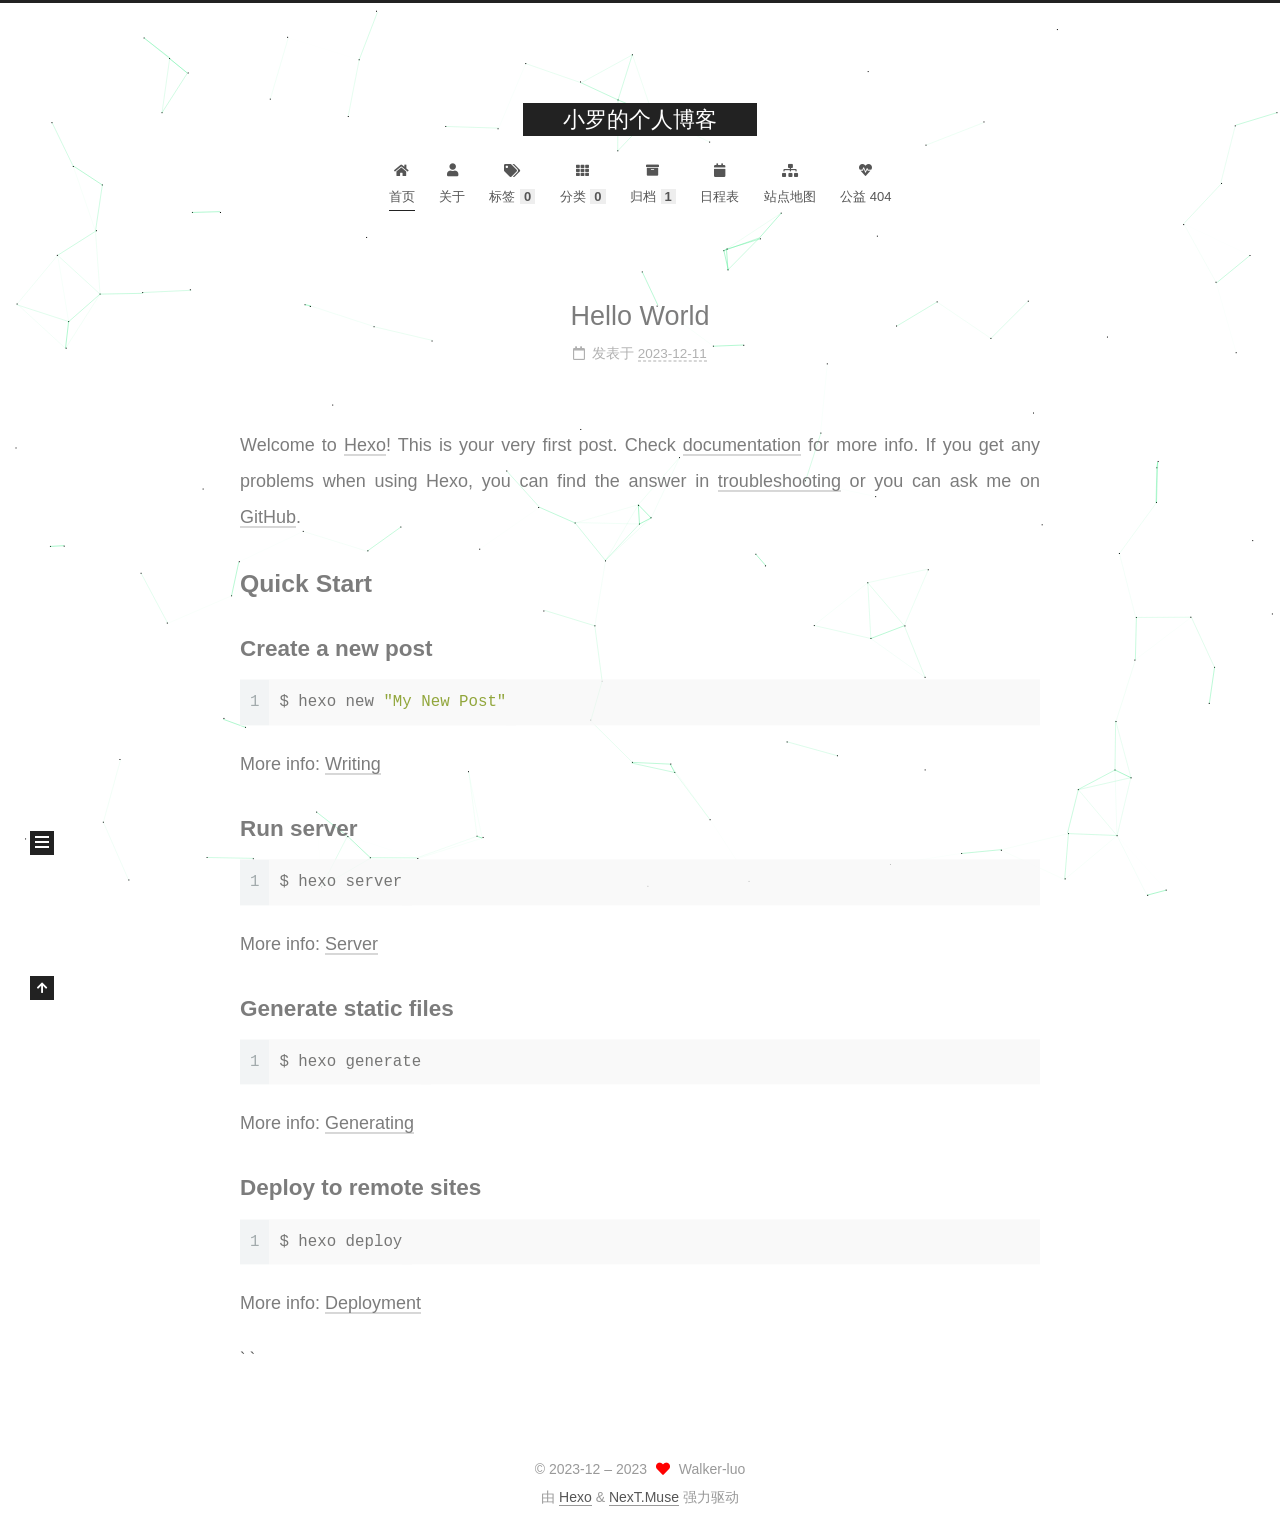
==== commit f7ef9396: "Site updated: 2023-12-13 19:41:02" ====
--- a/index.html
+++ b/index.html
@@ -273,7 +273,7 @@
 
         </div>
           
-  
+  `
   <div class="toggle sidebar-toggle">
     <span class="toggle-line toggle-line-first"></span>
     <span class="toggle-line toggle-line-middle"></span>
@@ -315,6 +315,14 @@
       </div>
   </nav>
 </div>
+  <div class="links-of-author motion-element">
+      <span class="links-of-author-item">
+        <a href="https://github.com/Walker-luo" title="GitHub → https:&#x2F;&#x2F;github.com&#x2F;Walker-luo" rel="noopener" target="_blank"><i class="fab fa-github fa-fw"></i>GitHub</a>
+      </span>
+      <span class="links-of-author-item">
+        <a href="/unknownluo7@gmail.com" title="E-Mail → unknownluo7@gmail.com"><i class="fa fa-envelope fa-fw"></i>E-Mail</a>
+      </span>
+  </div>
 
 
 
@@ -323,7 +331,7 @@
     </div>
   </aside>
   <div id="sidebar-dimmer"></div>
-
+`
 
       </div>
     </main>
@@ -361,7 +369,7 @@
 
   
   
-  <script color='0,139,139' opacity='1' zIndex='-1' count='150' src="/lib/canvas-nest/canvas-nest.min.js"></script>
+  <script color='78,238,148' opacity='1' zIndex='-1' count='150' src="/lib/canvas-nest/canvas-nest.min.js"></script>
   <script src="/lib/anime.min.js"></script>
   <script src="/lib/velocity/velocity.min.js"></script>
   <script src="/lib/velocity/velocity.ui.min.js"></script>
--- a/css/main.css
+++ b/css/main.css
@@ -1169,7 +1169,7 @@
 }
 .links-of-author a::before,
 .links-of-author span.exturl::before {
-  background: #664eff;
+  background: #ffd63e;
   border-radius: 50%;
   content: ' ';
   display: inline-block;
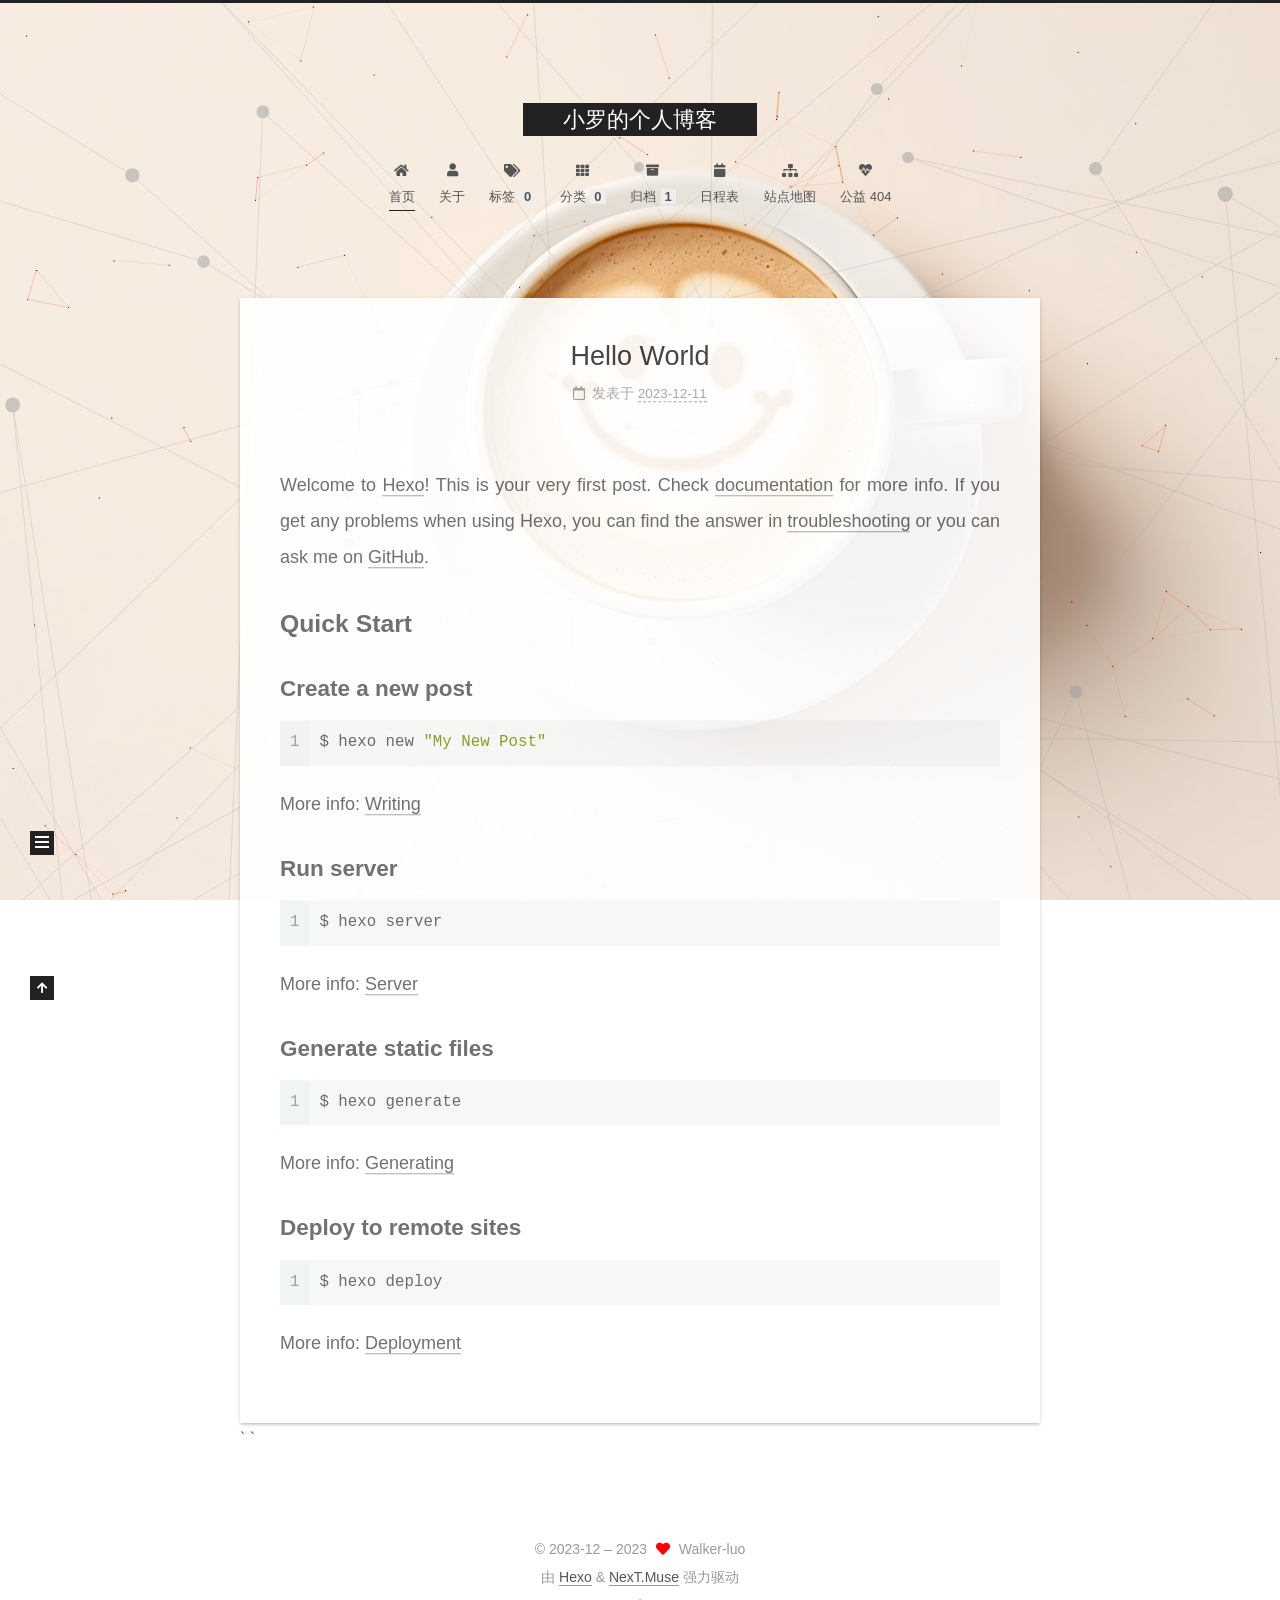
==== commit 50ec26a8: "Site updated: 2023-12-26 22:36:11" ====
--- a/index.html
+++ b/index.html
@@ -14,6 +14,8 @@
 
 
 <link rel="stylesheet" href="/lib/font-awesome/css/all.min.css">
+  <link rel="stylesheet" href="/lib/pace/pace-theme-minimal.min.css">
+  <script src="/lib/pace/pace.min.js"></script>
 
 <script id="hexo-configurations">
     var NexT = window.NexT || {};
@@ -320,11 +322,84 @@
         <a href="https://github.com/Walker-luo" title="GitHub → https:&#x2F;&#x2F;github.com&#x2F;Walker-luo" rel="noopener" target="_blank"><i class="fab fa-github fa-fw"></i>GitHub</a>
       </span>
       <span class="links-of-author-item">
-        <a href="/unknownluo7@gmail.com" title="E-Mail → unknownluo7@gmail.com"><i class="fa fa-envelope fa-fw"></i>E-Mail</a>
-      </span>
-  </div>
-
-
+        <a href="mailto:unknownluo7@gmail.com" title="E-Mail → mailto:unknownluo7@gmail.com" rel="noopener" target="_blank"><i class="fa fa-envelope fa-fw"></i>E-Mail</a>
+      </span>
+      <span class="links-of-author-item">
+        <a href="/3223872248" title="QQ → 3223872248"><i class="comment fa-fw"></i>QQ</a>
+      </span>
+  </div>
+
+
+  <div class="links-of-blogroll motion-element">
+    <div class="links-of-blogroll-title"><i class="link fa-fw"></i>
+      链接网站
+    </div>
+    <ul class="links-of-blogroll-list">
+        <li class="links-of-blogroll-item">
+          <a href="/%E8%B0%B7" title="谷">0</a>
+        </li>
+        <li class="links-of-blogroll-item">
+          <a href="/%E6%AD%8C" title="歌">1</a>
+        </li>
+        <li class="links-of-blogroll-item">
+          <a href="/%EF%BC%9A" title="：">2</a>
+        </li>
+        <li class="links-of-blogroll-item">
+          <a href="/h" title="h">3</a>
+        </li>
+        <li class="links-of-blogroll-item">
+          <a href="/t" title="t">4</a>
+        </li>
+        <li class="links-of-blogroll-item">
+          <a href="/t" title="t">5</a>
+        </li>
+        <li class="links-of-blogroll-item">
+          <a href="/p" title="p">6</a>
+        </li>
+        <li class="links-of-blogroll-item">
+          <a href="/s" title="s">7</a>
+        </li>
+        <li class="links-of-blogroll-item">
+          <a href="/:" title=":">8</a>
+        </li>
+        <li class="links-of-blogroll-item">
+          <a href="/" title="&#x2F;">9</a>
+        </li>
+        <li class="links-of-blogroll-item">
+          <a href="/" title="&#x2F;">10</a>
+        </li>
+        <li class="links-of-blogroll-item">
+          <a href="/g" title="g">11</a>
+        </li>
+        <li class="links-of-blogroll-item">
+          <a href="/o" title="o">12</a>
+        </li>
+        <li class="links-of-blogroll-item">
+          <a href="/o" title="o">13</a>
+        </li>
+        <li class="links-of-blogroll-item">
+          <a href="/g" title="g">14</a>
+        </li>
+        <li class="links-of-blogroll-item">
+          <a href="/l" title="l">15</a>
+        </li>
+        <li class="links-of-blogroll-item">
+          <a href="/e" title="e">16</a>
+        </li>
+        <li class="links-of-blogroll-item">
+          <a href="/." title=".">17</a>
+        </li>
+        <li class="links-of-blogroll-item">
+          <a href="/c" title="c">18</a>
+        </li>
+        <li class="links-of-blogroll-item">
+          <a href="/o" title="o">19</a>
+        </li>
+        <li class="links-of-blogroll-item">
+          <a href="/m" title="m">20</a>
+        </li>
+    </ul>
+  </div>
 
       </div>
 
@@ -355,6 +430,26 @@
   </div>
 
         
+<div class="busuanzi-count">
+  <script async src="https://busuanzi.ibruce.info/busuanzi/2.3/busuanzi.pure.mini.js"></script>
+    <span class="post-meta-item" id="busuanzi_container_site_uv" style="display: none;">
+      <span class="post-meta-item-icon">
+        <i class="fa fa-user"></i>
+      </span>
+      <span class="site-uv" title="总访客量">
+        <span id="busuanzi_value_site_uv"></span>
+      </span>
+    </span>
+    <span class="post-meta-divider">|</span>
+    <span class="post-meta-item" id="busuanzi_container_site_pv" style="display: none;">
+      <span class="post-meta-item-icon">
+        <i class="fa fa-eye"></i>
+      </span>
+      <span class="site-pv" title="总访问量">
+        <span id="busuanzi_value_site_pv"></span>
+      </span>
+    </span>
+</div>
 
 
 
@@ -369,7 +464,7 @@
 
   
   
-  <script color='78,238,148' opacity='1' zIndex='-1' count='150' src="/lib/canvas-nest/canvas-nest.min.js"></script>
+  <script color='250,130,71' opacity='1' zIndex='-1' count='150' src="/lib/canvas-nest/canvas-nest.min.js"></script>
   <script src="/lib/anime.min.js"></script>
   <script src="/lib/velocity/velocity.min.js"></script>
   <script src="/lib/velocity/velocity.ui.min.js"></script>
@@ -386,6 +481,7 @@
 
 
   <script defer src="/lib/three/three.min.js"></script>
+    <script defer src="/lib/three/canvas_lines.min.js"></script>
 
 
   
--- a/css/main.css
+++ b/css/main.css
@@ -1169,7 +1169,7 @@
 }
 .links-of-author a::before,
 .links-of-author span.exturl::before {
-  background: #ffd63e;
+  background: #8e7dff;
   border-radius: 50%;
   content: ' ';
   display: inline-block;
@@ -1963,6 +1963,13 @@
 #qr p {
   text-align: center;
 }
+.post-copyright {
+  background: var(--card-bg-color);
+  border-left: 3px solid #ff2a2a;
+  list-style: none;
+  margin: 2em 0 0;
+  padding: 0.5em 1em;
+}
 .category-all-page .category-all-title {
   text-align: center;
 }
@@ -2279,6 +2286,7 @@
   color: #eee;
 }
 .links-of-blogroll-item {
+  display: inline-block;
   padding: 2px 10px;
 }
 .links-of-blogroll-item a,
@@ -2290,3 +2298,23 @@
   text-overflow: ellipsis;
   white-space: nowrap;
 }
+body {
+  background: url("/images/background.jpg");
+  background-size: cover;
+  background-repeat: no-repeat;
+  background-attachment: fixed;
+  background-position: 50% 50%;
+}
+.sidebar {
+  transition-duration: 0.4s;
+  opacity: 0.8;
+}
+.posts-expand .post-title-link {
+  color: #222;
+}
+.post-block {
+  background: #fff;
+  border-radius: initial;
+  box-shadow: 0 2px 2px 0 rgba(0,0,0,0.12), 0 3px 1px -2px rgba(0,0,0,0.06), 0 1px 5px 0 rgba(0,0,0,0.12);
+  padding: 40px;
+}
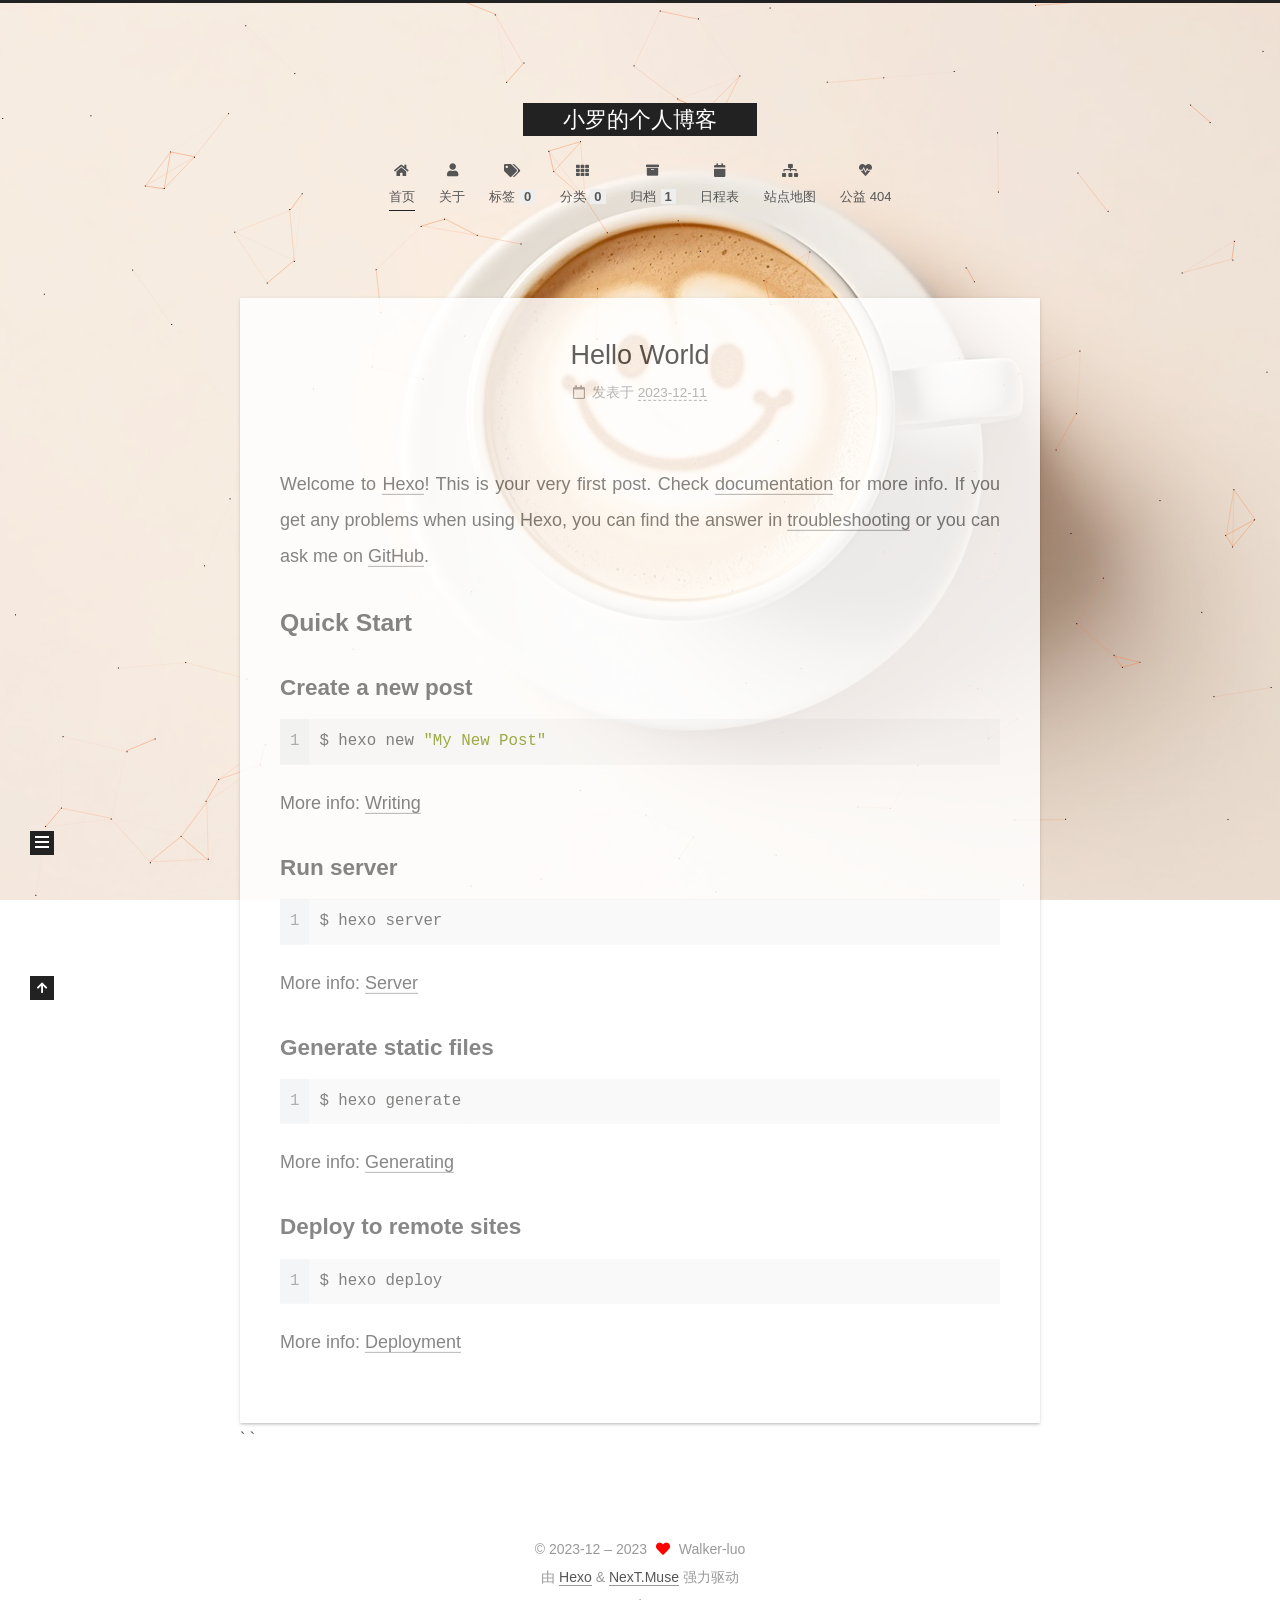
==== commit dd6db0fa: "Site updated: 2023-12-26 22:39:29" ====
--- a/index.html
+++ b/index.html
@@ -481,7 +481,6 @@
 
 
   <script defer src="/lib/three/three.min.js"></script>
-    <script defer src="/lib/three/canvas_lines.min.js"></script>
 
 
   
--- a/css/main.css
+++ b/css/main.css
@@ -1169,7 +1169,7 @@
 }
 .links-of-author a::before,
 .links-of-author span.exturl::before {
-  background: #8e7dff;
+  background: #3bd612;
   border-radius: 50%;
   content: ' ';
   display: inline-block;
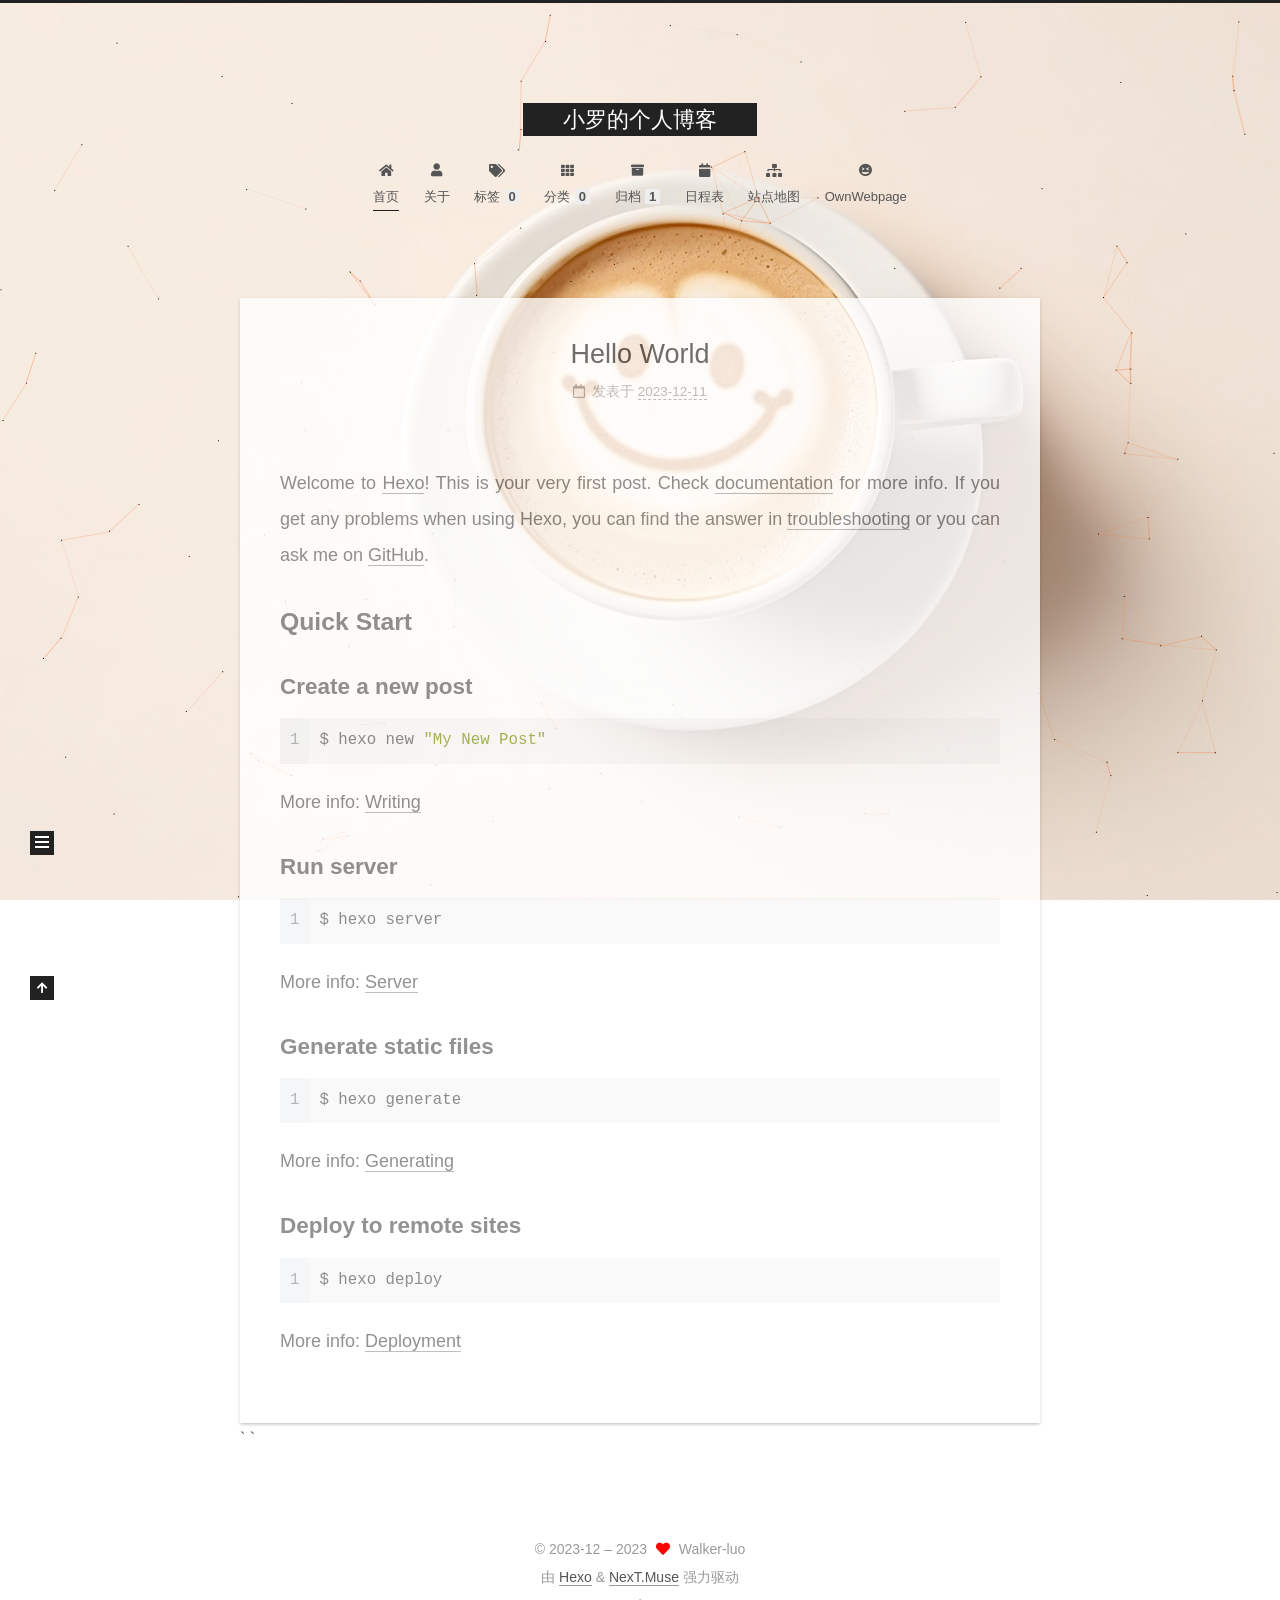
==== commit 3ebd9bb7: "Site updated: 2023-12-31 15:57:53" ====
--- a/index.html
+++ b/index.html
@@ -145,9 +145,9 @@
     <a href="/sitemap.xml" rel="section"><i class="fa fa-sitemap fa-fw"></i>站点地图</a>
 
   </li>
-        <li class="menu-item menu-item-commonweal">
-
-    <a href="/404/" rel="section"><i class="fa fa-heartbeat fa-fw"></i>公益 404</a>
+        <li class="menu-item menu-item-ownwebpage">
+
+    <a href="/OwnWeb/index.html" rel="section"><i class="fa fa-grin-squint fa-fw"></i>OwnWebpage</a>
 
   </li>
   </ul>
--- a/css/main.css
+++ b/css/main.css
@@ -1169,7 +1169,7 @@
 }
 .links-of-author a::before,
 .links-of-author span.exturl::before {
-  background: #3bd612;
+  background: #b6ffba;
   border-radius: 50%;
   content: ' ';
   display: inline-block;
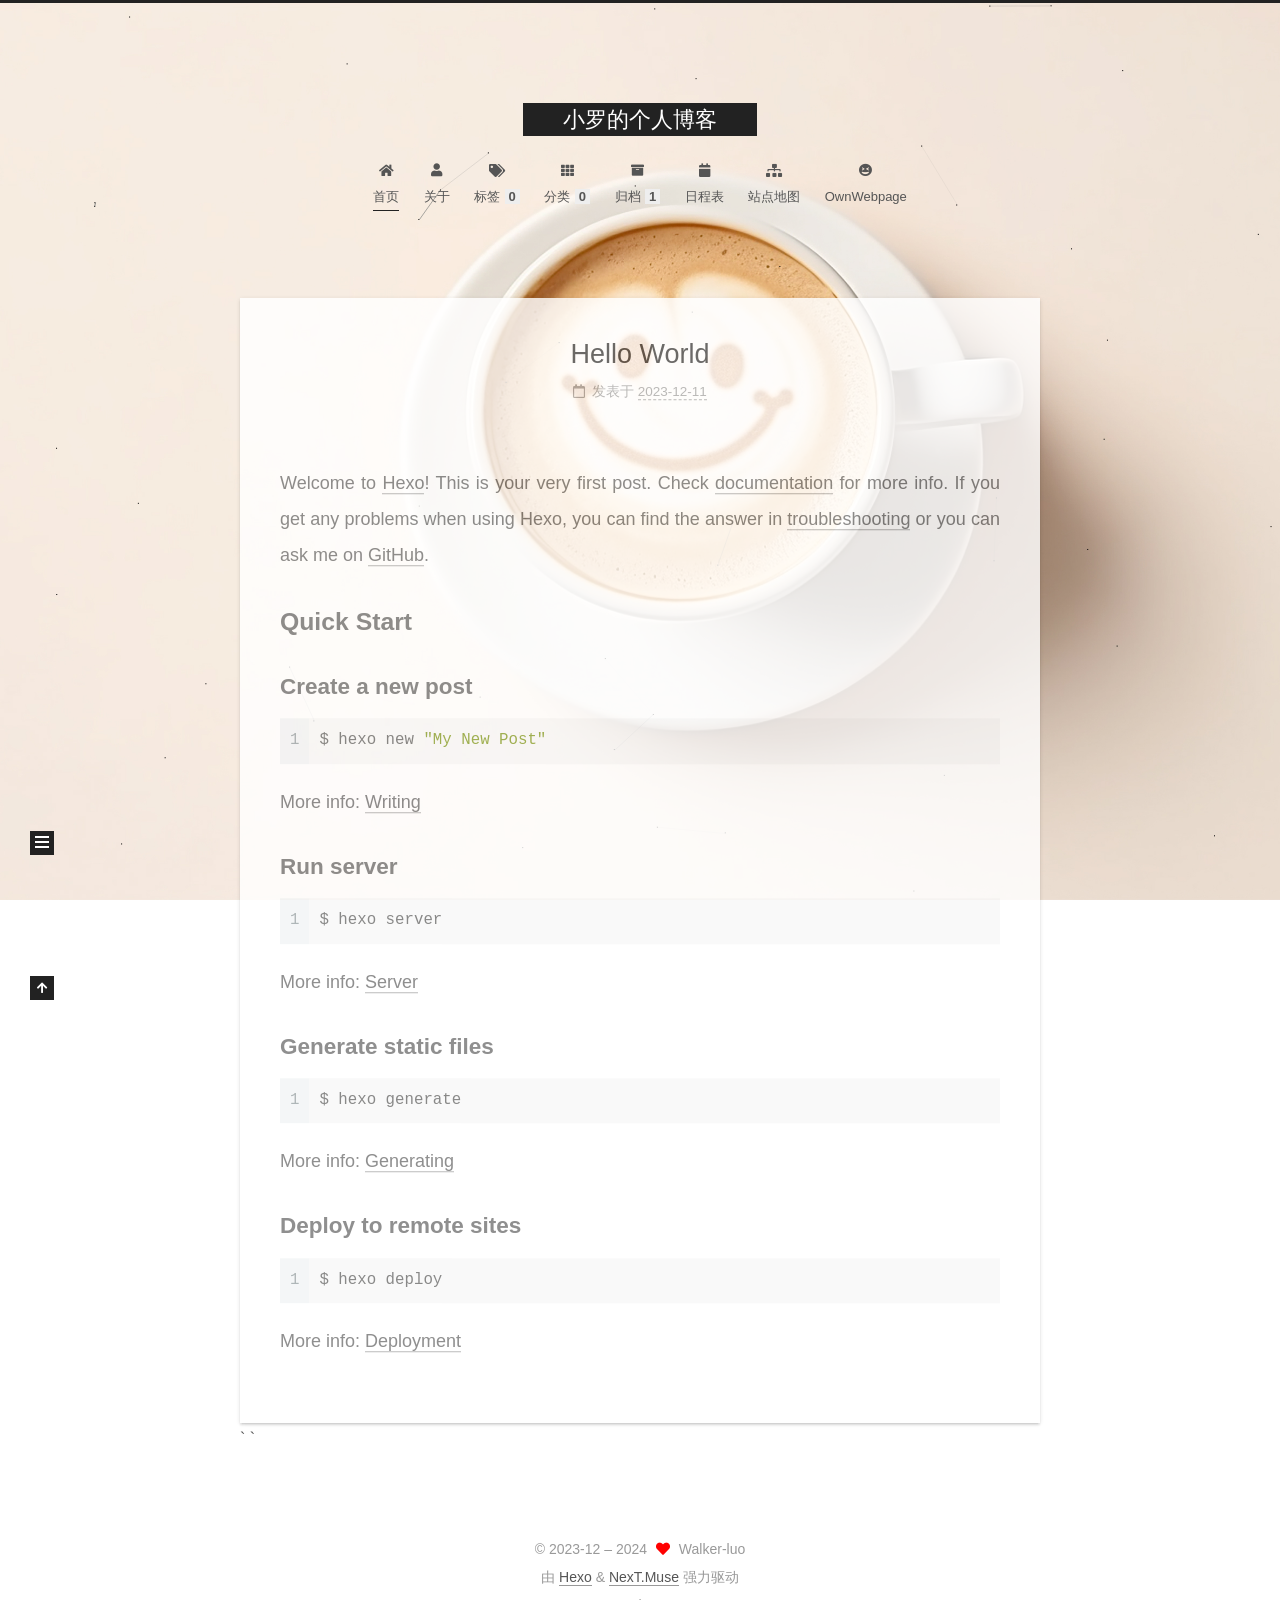
==== commit e578388a: "Site updated: 2024-03-18 20:01:05" ====
--- a/index.html
+++ b/index.html
@@ -5,9 +5,9 @@
 <meta name="viewport" content="width=device-width, initial-scale=1, maximum-scale=2">
 <meta name="theme-color" content="#222">
 <meta name="generator" content="Hexo 7.0.0">
-  <link rel="apple-touch-icon" sizes="180x180" href="/images/apple-touch-icon-next.png">
-  <link rel="icon" type="image/png" sizes="32x32" href="/images/favicon-32x32-next.png">
-  <link rel="icon" type="image/png" sizes="16x16" href="/images/favicon-16x16-next.png">
+  <link rel="apple-touch-icon" sizes="180x180" href="/images/apple-touch-icon.png">
+  <link rel="icon" type="image/png" sizes="32x32" href="/images/favicon-32x32.png">
+  <link rel="icon" type="image/png" sizes="16x16" href="/images/favicon-16x16.png">
   <link rel="mask-icon" href="/images/logo.svg" color="#222">
 
 <link rel="stylesheet" href="/css/main.css">
@@ -420,7 +420,7 @@
 <div class="copyright">
   
   &copy; 2023-12 – 
-  <span itemprop="copyrightYear">2023</span>
+  <span itemprop="copyrightYear">2024</span>
   <span class="with-love">
     <i class="fa fa-heart"></i>
   </span>
@@ -464,7 +464,7 @@
 
   
   
-  <script color='250,130,71' opacity='1' zIndex='-1' count='150' src="/lib/canvas-nest/canvas-nest.min.js"></script>
+  <script color='38,50,56' opacity='1' zIndex='-1' count='49' src="/lib/canvas-nest/canvas-nest.min.js"></script>
   <script src="/lib/anime.min.js"></script>
   <script src="/lib/velocity/velocity.min.js"></script>
   <script src="/lib/velocity/velocity.ui.min.js"></script>
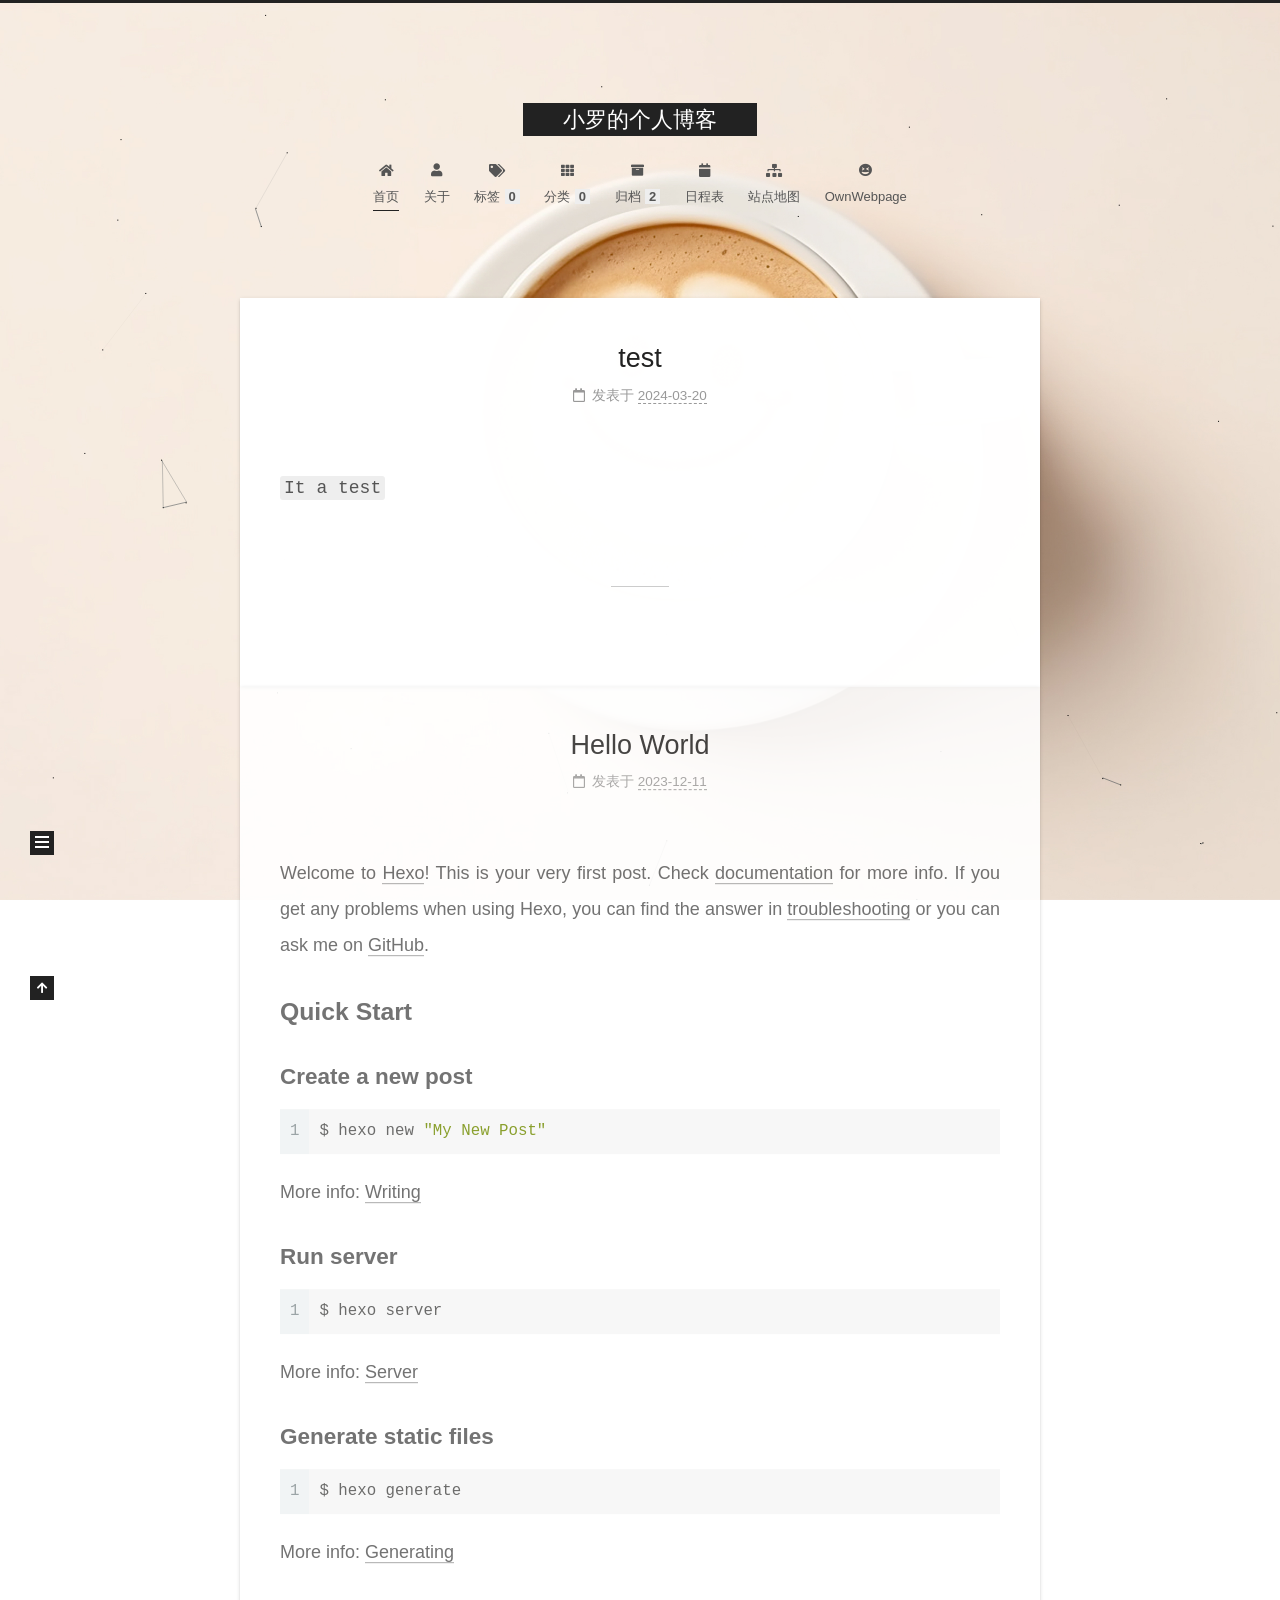
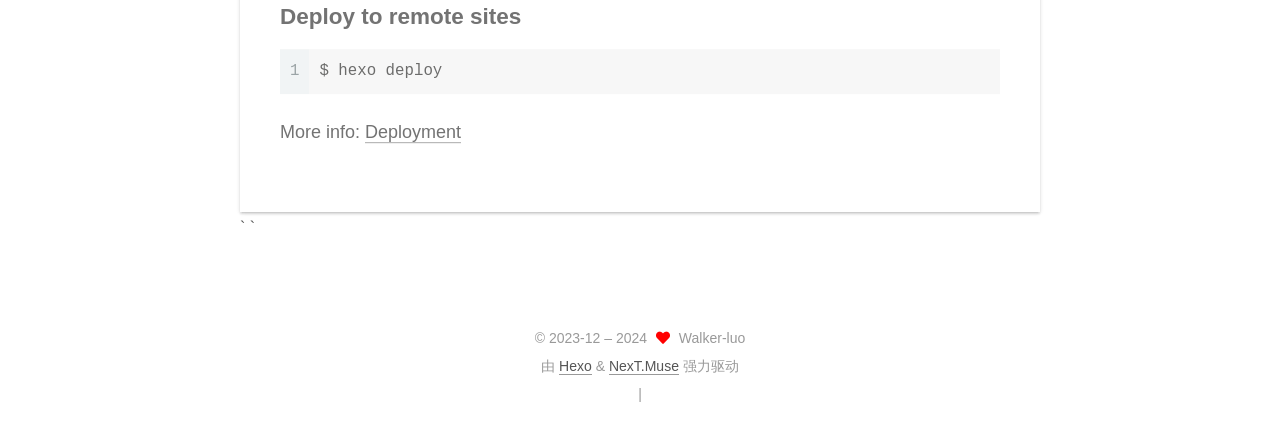
==== commit 3f72897a: "Site updated: 2024-03-20 20:33:33" ====
--- a/index.html
+++ b/index.html
@@ -132,7 +132,7 @@
   </li>
         <li class="menu-item menu-item-archives">
 
-    <a href="/archives/" rel="section"><i class="fa fa-archive fa-fw"></i>归档<span class="badge">1</span></a>
+    <a href="/archives/" rel="section"><i class="fa fa-archive fa-fw"></i>归档<span class="badge">2</span></a>
 
   </li>
         <li class="menu-item menu-item-schedule">
@@ -173,6 +173,65 @@
 
           <div class="content index posts-expand">
             
+      
+  
+  
+  <article itemscope itemtype="http://schema.org/Article" class="post-block" lang="zh-CN">
+    <link itemprop="mainEntityOfPage" href="http://example.com/2024/03/20/test/">
+
+    <span hidden itemprop="author" itemscope itemtype="http://schema.org/Person">
+      <meta itemprop="image" content="/images/head.jpg">
+      <meta itemprop="name" content="Walker-luo">
+      <meta itemprop="description" content="">
+    </span>
+
+    <span hidden itemprop="publisher" itemscope itemtype="http://schema.org/Organization">
+      <meta itemprop="name" content="小罗的个人博客">
+    </span>
+      <header class="post-header">
+        <h2 class="post-title" itemprop="name headline">
+          
+            <a href="/2024/03/20/test/" class="post-title-link" itemprop="url">test</a>
+        </h2>
+
+        <div class="post-meta">
+            <span class="post-meta-item">
+              <span class="post-meta-item-icon">
+                <i class="far fa-calendar"></i>
+              </span>
+              <span class="post-meta-item-text">发表于</span>
+              
+
+              <time title="创建时间：2024-03-20 20:33:06 / 修改时间：20:33:27" itemprop="dateCreated datePublished" datetime="2024-03-20T20:33:06+08:00">2024-03-20</time>
+            </span>
+
+          
+
+        </div>
+      </header>
+
+    
+    
+    
+    <div class="post-body" itemprop="articleBody">
+
+      
+          <p><code>It a test</code></p>
+
+      
+    </div>
+
+    
+    
+    
+      <footer class="post-footer">
+        <div class="post-eof"></div>
+      </footer>
+  </article>
+  
+  
+  
+
       
   
   
@@ -311,7 +370,7 @@
       <div class="site-state-item site-state-posts">
           <a href="/archives/">
         
-          <span class="site-state-item-count">1</span>
+          <span class="site-state-item-count">2</span>
           <span class="site-state-item-name">日志</span>
         </a>
       </div>
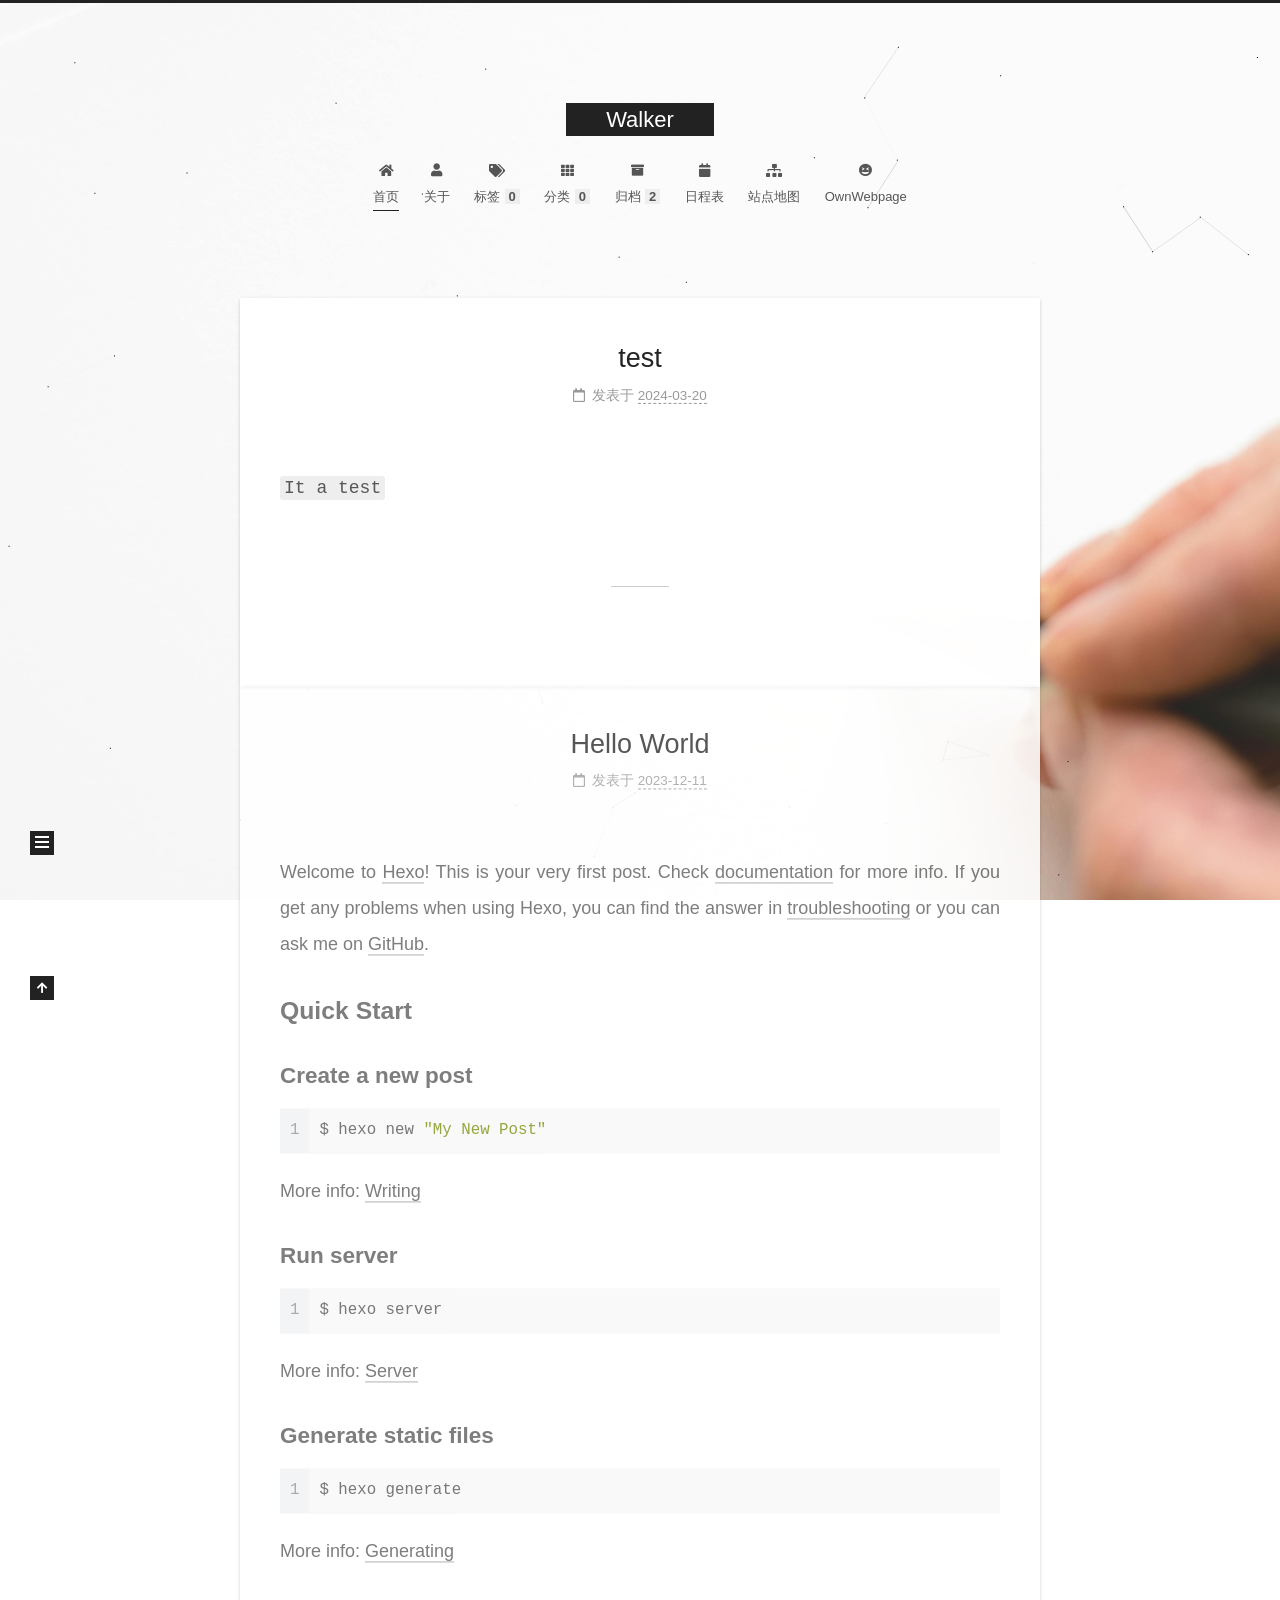
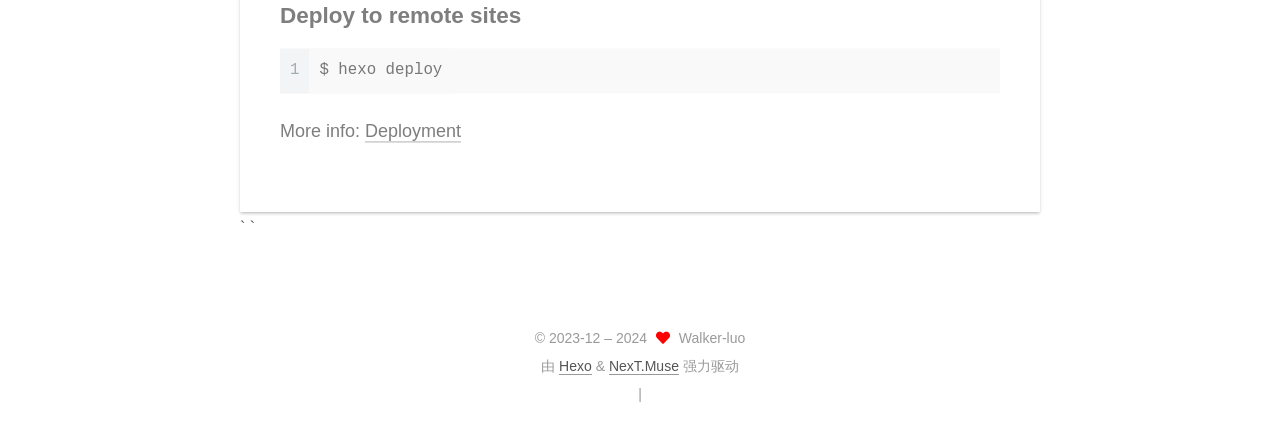
==== commit 518ef869: "Site updated: 2024-03-20 20:40:21" ====
--- a/index.html
+++ b/index.html
@@ -19,18 +19,20 @@
 
 <script id="hexo-configurations">
     var NexT = window.NexT || {};
-    var CONFIG = {"hostname":"example.com","root":"/","scheme":"Muse","version":"7.8.0","exturl":false,"sidebar":{"position":"left","display":"post","padding":18,"offset":12,"onmobile":false},"copycode":{"enable":false,"show_result":false,"style":null},"back2top":{"enable":true,"sidebar":false,"scrollpercent":false},"bookmark":{"enable":false,"color":"#222","save":"auto"},"fancybox":false,"mediumzoom":false,"lazyload":false,"pangu":false,"comments":{"style":"tabs","active":null,"storage":true,"lazyload":false,"nav":null},"algolia":{"hits":{"per_page":10},"labels":{"input_placeholder":"Search for Posts","hits_empty":"We didn't find any results for the search: ${query}","hits_stats":"${hits} results found in ${time} ms"}},"localsearch":{"enable":false,"trigger":"auto","top_n_per_article":1,"unescape":false,"preload":false},"motion":{"enable":true,"async":false,"transition":{"post_block":"fadeIn","post_header":"slideDownIn","post_body":"slideDownIn","coll_header":"slideLeftIn","sidebar":"slideUpIn"}}};
+    var CONFIG = {"hostname":"walker-luo.github.io","root":"/","scheme":"Muse","version":"7.8.0","exturl":false,"sidebar":{"position":"left","display":"post","padding":18,"offset":12,"onmobile":false},"copycode":{"enable":false,"show_result":false,"style":null},"back2top":{"enable":true,"sidebar":false,"scrollpercent":false},"bookmark":{"enable":false,"color":"#222","save":"auto"},"fancybox":false,"mediumzoom":false,"lazyload":false,"pangu":false,"comments":{"style":"tabs","active":null,"storage":true,"lazyload":false,"nav":null},"algolia":{"hits":{"per_page":10},"labels":{"input_placeholder":"Search for Posts","hits_empty":"We didn't find any results for the search: ${query}","hits_stats":"${hits} results found in ${time} ms"}},"localsearch":{"enable":false,"trigger":"auto","top_n_per_article":1,"unescape":false,"preload":false},"motion":{"enable":true,"async":false,"transition":{"post_block":"fadeIn","post_header":"slideDownIn","post_body":"slideDownIn","coll_header":"slideLeftIn","sidebar":"slideUpIn"}}};
   </script>
 
-  <meta property="og:type" content="website">
-<meta property="og:title" content="小罗的个人博客">
-<meta property="og:url" content="http://example.com/index.html">
-<meta property="og:site_name" content="小罗的个人博客">
+  <meta name="description" content="Some useful skills and solution to common problems">
+<meta property="og:type" content="website">
+<meta property="og:title" content="Walker">
+<meta property="og:url" content="http://walker-luo.github.io/index.html">
+<meta property="og:site_name" content="Walker">
+<meta property="og:description" content="Some useful skills and solution to common problems">
 <meta property="og:locale" content="zh_CN">
 <meta property="article:author" content="Walker-luo">
 <meta name="twitter:card" content="summary">
 
-<link rel="canonical" href="http://example.com/">
+<link rel="canonical" href="http://walker-luo.github.io/">
 
 
 <script id="page-configurations">
@@ -43,7 +45,7 @@
   };
 </script>
 
-  <title>小罗的个人博客</title>
+  <title>Walker</title>
   
 
 
@@ -94,7 +96,7 @@
 
     <a href="/" class="brand" rel="start">
       <span class="logo-line-before"><i></i></span>
-      <h1 class="site-title">小罗的个人博客</h1>
+      <h1 class="site-title">Walker</h1>
       <span class="logo-line-after"><i></i></span>
     </a>
   </div>
@@ -177,16 +179,16 @@
   
   
   <article itemscope itemtype="http://schema.org/Article" class="post-block" lang="zh-CN">
-    <link itemprop="mainEntityOfPage" href="http://example.com/2024/03/20/test/">
+    <link itemprop="mainEntityOfPage" href="http://walker-luo.github.io/2024/03/20/test/">
 
     <span hidden itemprop="author" itemscope itemtype="http://schema.org/Person">
       <meta itemprop="image" content="/images/head.jpg">
       <meta itemprop="name" content="Walker-luo">
-      <meta itemprop="description" content="">
+      <meta itemprop="description" content="Some useful skills and solution to common problems">
     </span>
 
     <span hidden itemprop="publisher" itemscope itemtype="http://schema.org/Organization">
-      <meta itemprop="name" content="小罗的个人博客">
+      <meta itemprop="name" content="Walker">
     </span>
       <header class="post-header">
         <h2 class="post-title" itemprop="name headline">
@@ -236,16 +238,16 @@
   
   
   <article itemscope itemtype="http://schema.org/Article" class="post-block" lang="zh-CN">
-    <link itemprop="mainEntityOfPage" href="http://example.com/2023/12/11/hello-world/">
+    <link itemprop="mainEntityOfPage" href="http://walker-luo.github.io/2023/12/11/hello-world/">
 
     <span hidden itemprop="author" itemscope itemtype="http://schema.org/Person">
       <meta itemprop="image" content="/images/head.jpg">
       <meta itemprop="name" content="Walker-luo">
-      <meta itemprop="description" content="">
+      <meta itemprop="description" content="Some useful skills and solution to common problems">
     </span>
 
     <span hidden itemprop="publisher" itemscope itemtype="http://schema.org/Organization">
-      <meta itemprop="name" content="小罗的个人博客">
+      <meta itemprop="name" content="Walker">
     </span>
       <header class="post-header">
         <h2 class="post-title" itemprop="name headline">
@@ -363,7 +365,7 @@
     <img class="site-author-image" itemprop="image" alt="Walker-luo"
       src="/images/head.jpg">
   <p class="site-author-name" itemprop="name">Walker-luo</p>
-  <div class="site-description" itemprop="description"></div>
+  <div class="site-description" itemprop="description">Some useful skills and solution to common problems</div>
 </div>
 <div class="site-state-wrap motion-element">
   <nav class="site-state">
